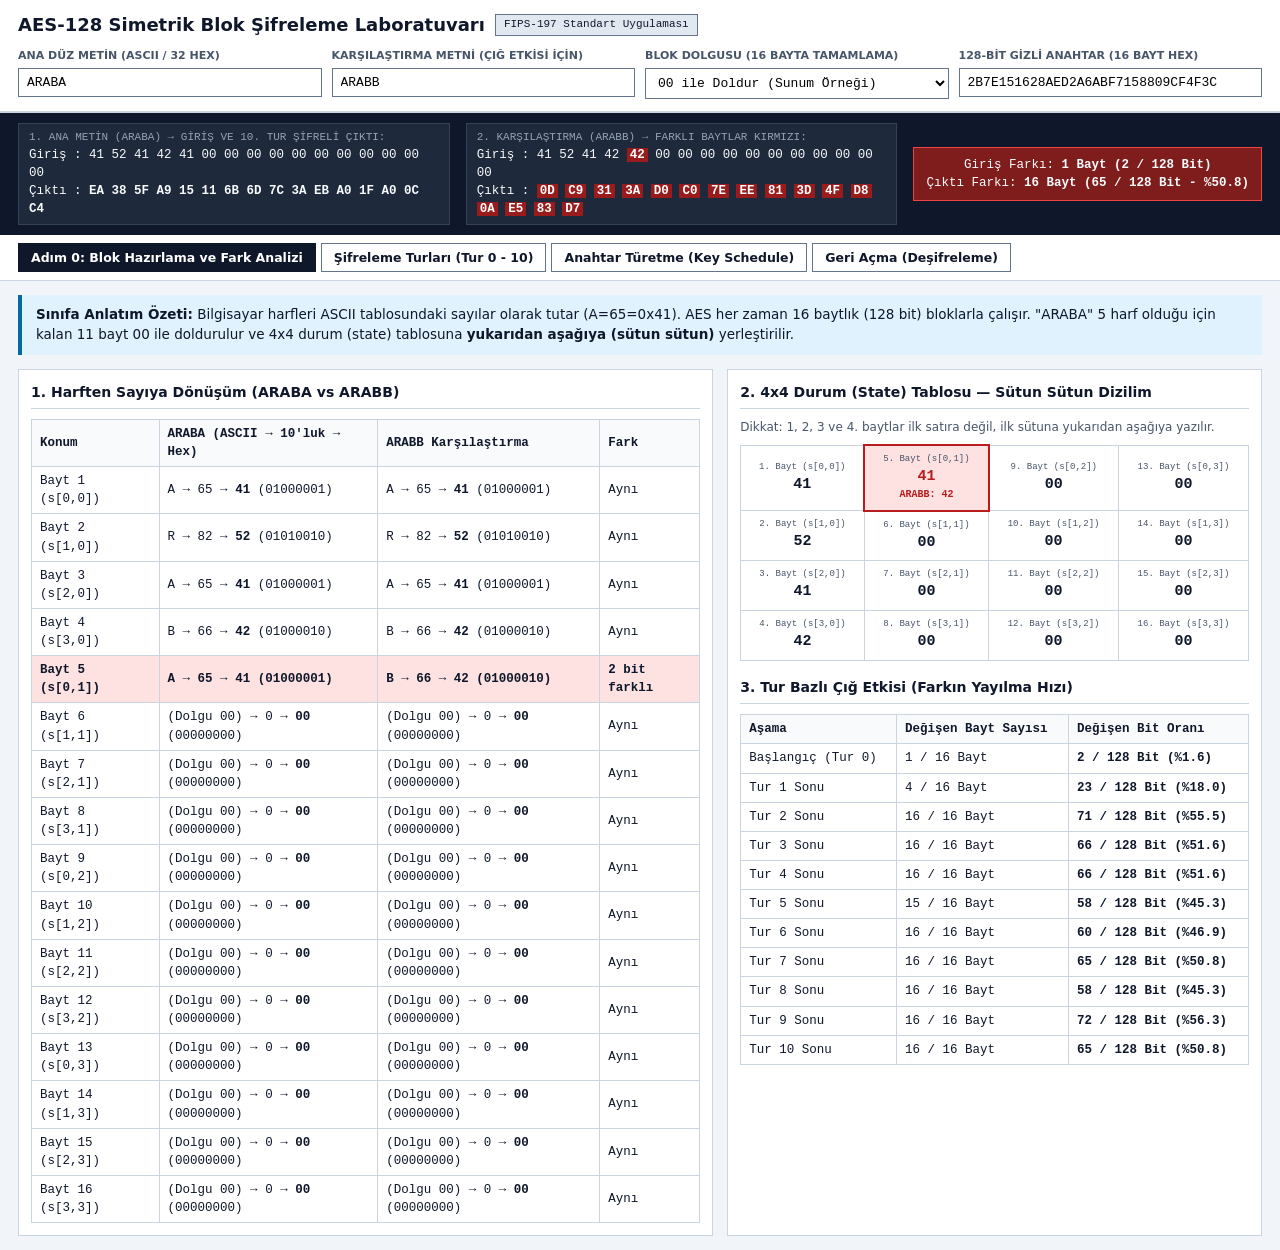
==== index.html @ 2f1db93b "feat: add interactive AES-128 board solver and live avalanche diff view" ====
<!DOCTYPE html>
<html lang="tr">
<head>
  <meta charset="UTF-8">
  <meta name="viewport" content="width=device-width, initial-scale=1.0">
  <title>AES-128 İnteraktif Kriptoloji ve Tahta Çözüm Aracı</title>
  <link rel="stylesheet" href="style.css">
</head>
<body>
  <header class="header">
    <div class="header-title">
      <h1>AES-128 Simetrik Blok Şifreleme Laboratuvarı</h1>
      <span class="tag">FIPS-197 Standart Uygulaması</span>
    </div>

    <div class="control-grid">
      <div class="field">
        <label for="pt1-input">Ana Düz Metin (ASCII / 32 Hex)</label>
        <input type="text" id="pt1-input" value="ARABA" spellcheck="false">
      </div>
      <div class="field">
        <label for="pt2-input">Karşılaştırma Metni (Çığ Etkisi İçin)</label>
        <input type="text" id="pt2-input" value="ARABB" spellcheck="false">
      </div>
      <div class="field">
        <label for="pad-select">Blok Dolgusu (16 Bayta Tamamlama)</label>
        <select id="pad-select">
          <option value="zero" selected>00 ile Doldur (Sunum Örneği)</option>
          <option value="pkcs7">PKCS#7 Standart Dolgu</option>
        </select>
      </div>
      <div class="field key-field">
        <label for="key-input">128-Bit Gizli Anahtar (16 Bayt Hex)</label>
        <input type="text" id="key-input" value="2B7E151628AED2A6ABF7158809CF4F3C" spellcheck="false">
      </div>
    </div>
  </header>

  <!-- Anlık Fark ve Özet Şeridi -->
  <section class="diff-banner" id="diff-banner"></section>

  <!-- Ana Navigasyon -->
  <nav class="nav-bar">
    <div class="tabs">
      <button type="button" class="tab-btn active" data-tab="prep">Adım 0: Blok Hazırlama ve Fark Analizi</button>
      <button type="button" class="tab-btn" data-tab="enc">Şifreleme Turları (Tur 0 - 10)</button>
      <button type="button" class="tab-btn" data-tab="key">Anahtar Türetme (Key Schedule)</button>
      <button type="button" class="tab-btn" data-tab="dec">Geri Açma (Deşifreleme)</button>
    </div>

    <div class="round-controls" id="round-controls">
      <label class="diff-toggle">
        <input type="checkbox" id="show-diff-chk" checked>
        <span>Karşılaştırma Metni (<strong id="diff-label-name">ARABB</strong>) Farklarını Matriste İşaretle</span>
      </label>
      <div class="round-buttons" id="round-buttons"></div>
    </div>
  </nav>

  <main class="container">
    <!-- SEKME 1: ADIM 0 HAZIRLIK VE AÇIKLAYICI FARK -->
    <section id="tab-prep" class="tab-panel active">
      <div class="guide-box">
        <strong>Sınıfa Anlatım Özeti:</strong> Bilgisayar harfleri ASCII tablosundaki sayılar olarak tutar (A=65=0x41). AES her zaman 16 baytlık (128 bit) bloklarla çalışır. "ARABA" 5 harf olduğu için kalan 11 bayt 00 ile doldurulur ve 4x4 durum (state) tablosuna <strong>yukarıdan aşağıya (sütun sütun)</strong> yerleştirilir.
      </div>
      <div class="two-col" id="prep-content"></div>
    </section>

    <!-- SEKME 2 & 4: ŞİFRELEME VE DEŞİFRELEME TURLARI -->
    <section id="tab-rounds" class="tab-panel">
      <div class="guide-box" id="round-guide"></div>
      <div class="matrices-grid" id="matrices-grid"></div>

      <div class="bottom-split">
        <div class="card">
          <div class="card-head">
            <h2 id="insp-title">Tahta Çözüm Denetçisi (Hücre Matematiği)</h2>
            <span class="coord-badge" id="insp-coord"></span>
          </div>
          <div id="insp-content"></div>
        </div>

        <div class="card">
          <div class="card-head">
            <h2 id="sbox-title">S-Box / InvS-Box Arama Tablosu (16x16)</h2>
            <span class="muted-note">İlk hane satır, ikinci hane sütun</span>
          </div>
          <div id="sbox-grid"></div>
        </div>
      </div>
    </section>

    <!-- SEKME 3: ANAHTAR GENİŞLETME -->
    <section id="tab-key" class="tab-panel">
      <div class="guide-box">
        <strong>Anahtar Türetme (Key Expansion) Mantığı:</strong> Elimizdeki tek 16 baytlık anahtardan 11 tur için (Başlangıç + 10 Tur) toplam 44 adet 4 baytlık sütun (W[0]..W[43]) üretilir. 4'ün katı olan sütunlarda (W[4], W[8]...) bir önceki sütun yukarı kaydırılır (RotWord), S-Box'tan geçirilir (SubWord) ve tur sabiti (Rcon) ile XOR'lanır.
      </div>
      <div class="bottom-split">
        <div class="card">
          <div class="card-head">
            <h2>11 Tur Anahtarı (Türetme hesabını görmek için W[i] sütununa tıklayın)</h2>
          </div>
          <div id="key-schedule-table"></div>
        </div>
        <div class="card">
          <div class="card-head">
            <h2 id="key-insp-title">Seçili Kelime (Word) Hesabı</h2>
          </div>
          <div id="key-insp-content"></div>
        </div>
      </div>
    </section>
  </main>

  <script src="app.js"></script>
</body>
</html>
---- style.css ----
* {
  box-sizing: border-box;
  margin: 0;
  padding: 0;
}

:root {
  --bg: #f1f5f9;
  --panel: #ffffff;
  --border: #cbd5e1;
  --border-strong: #64748b;
  --text: #0f172a;
  --muted: #475569;
  --primary: #0369a1;
  --primary-light: #e0f2fe;
  --diff: #b91c1c;
  --diff-light: #fee2e2;
  --ok: #15803d;
  --ok-light: #dcfce7;
  --mono: "JetBrains Mono", "Consolas", "Courier New", monospace;
  --sans: system-ui, -apple-system, "Segoe UI", Roboto, sans-serif;
}

body {
  font-family: var(--sans);
  background: var(--bg);
  color: var(--text);
  font-size: 14px;
  line-height: 1.45;
}

/* Üst Alan */
.header {
  background: var(--panel);
  border-bottom: 2px solid var(--border);
  padding: 12px 18px;
}

.header-title {
  display: flex;
  align-items: center;
  gap: 10px;
  margin-bottom: 10px;
}

.header-title h1 {
  font-size: 18px;
  font-weight: 700;
}

.tag {
  font-family: var(--mono);
  font-size: 11px;
  background: #e2e8f0;
  padding: 2px 8px;
  border: 1px solid var(--border-strong);
}

.control-grid {
  display: grid;
  grid-template-columns: repeat(auto-fit, minmax(200px, 1fr));
  gap: 10px;
}

.field {
  display: flex;
  flex-direction: column;
  gap: 4px;
}

.field label {
  font-size: 11px;
  font-weight: 700;
  color: var(--muted);
  text-transform: uppercase;
}

.field input, .field select {
  font-family: var(--mono);
  font-size: 13px;
  padding: 6px 8px;
  border: 1px solid var(--border-strong);
  background: #fff;
}

/* Canlı Karşılaştırma Şeridi */
.diff-banner {
  background: #0f172a;
  color: #f8fafc;
  padding: 10px 18px;
  font-family: var(--mono);
  font-size: 12.5px;
  display: grid;
  grid-template-columns: 1fr 1fr auto;
  gap: 16px;
  align-items: center;
}

@media (max-width: 1024px) {
  .diff-banner { grid-template-columns: 1fr; }
}

.banner-box {
  background: #1e293b;
  border: 1px solid #334155;
  padding: 6px 10px;
}

.banner-label {
  color: #94a3b8;
  font-size: 11px;
  display: block;
}

.hl-diff {
  background: #991b1b;
  color: #fff;
  padding: 0 3px;
  font-weight: 700;
}

.aval-stat {
  background: #7f1d1d;
  border: 1px solid #ef4444;
  padding: 8px 12px;
  text-align: center;
}

/* Sekme ve Tur Çubuğu */
.nav-bar {
  background: var(--panel);
  border-bottom: 1px solid var(--border);
  padding: 8px 18px;
  display: flex;
  flex-direction: column;
  gap: 8px;
}

.tabs, .round-buttons {
  display: flex;
  flex-wrap: wrap;
  gap: 5px;
}

.round-controls {
  display: none;
  justify-content: space-between;
  align-items: center;
  flex-wrap: wrap;
  gap: 10px;
  padding-top: 6px;
  border-top: 1px dashed var(--border);
}

.round-controls.visible {
  display: flex;
}

.diff-toggle {
  display: flex;
  align-items: center;
  gap: 6px;
  font-size: 13px;
  cursor: pointer;
  background: var(--diff-light);
  color: var(--diff);
  padding: 4px 10px;
  border: 1px solid #f87171;
}

button {
  font-family: var(--sans);
  font-size: 12.5px;
  font-weight: 600;
  padding: 6px 12px;
  border: 1px solid var(--border-strong);
  background: var(--panel);
  color: var(--text);
  cursor: pointer;
}

button:hover {
  background: #e2e8f0;
}

button.active {
  background: var(--text);
  color: #fff;
  border-color: var(--text);
}

/* Ana İçerik ve Rehber Kutusu */
.container {
  padding: 14px 18px;
}

.tab-panel {
  display: none;
}

.tab-panel.active {
  display: block;
}

.guide-box {
  background: var(--primary-light);
  border-left: 4px solid var(--primary);
  padding: 10px 14px;
  margin-bottom: 14px;
  font-size: 13.5px;
}

.two-col, .bottom-split {
  display: grid;
  grid-template-columns: 1.3fr 1fr;
  gap: 14px;
}

@media (max-width: 1100px) {
  .two-col, .bottom-split { grid-template-columns: 1fr; }
}

.card {
  background: var(--panel);
  border: 1px solid var(--border);
  padding: 12px;
}

.card-head {
  display: flex;
  justify-content: space-between;
  align-items: center;
  border-bottom: 1px solid var(--border);
  padding-bottom: 6px;
  margin-bottom: 10px;
}

.card-head h2 {
  font-size: 14px;
}

.coord-badge {
  font-family: var(--mono);
  font-size: 12px;
  background: var(--primary-light);
  color: var(--primary);
  padding: 2px 8px;
  border: 1px solid #7dd3fc;
}

/* 4x4 Durum Matrisleri */
.matrices-grid {
  display: grid;
  grid-template-columns: repeat(auto-fit, minmax(220px, 1fr));
  gap: 12px;
  margin-bottom: 14px;
}

.matrix-card {
  background: var(--panel);
  border: 1px solid var(--border);
  padding: 10px;
}

.matrix-card h3 {
  font-size: 13px;
  margin-bottom: 2px;
}

.matrix-card .step-desc {
  font-size: 11.5px;
  color: var(--muted);
  margin-bottom: 8px;
  min-height: 32px;
}

.state-table {
  width: 100%;
  border-collapse: collapse;
  font-family: var(--mono);
}

.state-table td {
  border: 1px solid var(--border);
  text-align: center;
  padding: 7px 4px;
  font-size: 15px;
  font-weight: 700;
  cursor: pointer;
}

.state-table td:hover {
  background: var(--primary-light);
}

.state-table td.selected {
  background: var(--primary);
  color: #fff;
}

.state-table td.diff-cell {
  border: 2px solid var(--diff);
  background: var(--diff-light);
  color: var(--diff);
}

.state-table td.selected.diff-cell {
  background: var(--diff);
  color: #fff;
}

.cell-meta {
  display: block;
  font-size: 9px;
  font-weight: 400;
  color: var(--muted);
}

.state-table td.selected .cell-meta,
.state-table td.selected .diff-sub {
  color: #e2e8f0;
}

.diff-sub {
  display: block;
  font-size: 10px;
  font-weight: 600;
  color: var(--diff);
}

/* Tablolar */
.data-table {
  width: 100%;
  border-collapse: collapse;
  font-family: var(--mono);
  font-size: 12.5px;
  margin-top: 6px;
}

.data-table th, .data-table td {
  border: 1px solid var(--border);
  padding: 5px 8px;
  text-align: left;
}

.data-table th {
  background: #f8fafc;
}

.formula-box {
  background: #f8fafc;
  border: 1px solid var(--border);
  padding: 8px 10px;
  margin-bottom: 8px;
  font-family: var(--mono);
  font-size: 12.5px;
}

/* S-Box */
.sbox-table {
  width: 100%;
  border-collapse: collapse;
  font-family: var(--mono);
  font-size: 11px;
}

.sbox-table th, .sbox-table td {
  border: 1px solid var(--border);
  text-align: center;
  padding: 3px 1px;
}

.sbox-table th { background: #e2e8f0; }
.sbox-table td.rc-hl { background: var(--primary-light); }
.sbox-table td.hit { background: var(--diff); color: #fff; font-weight: 700; }

.w-btn {
  width: 100%;
  font-family: var(--mono);
  font-size: 11.5px;
  padding: 4px;
}
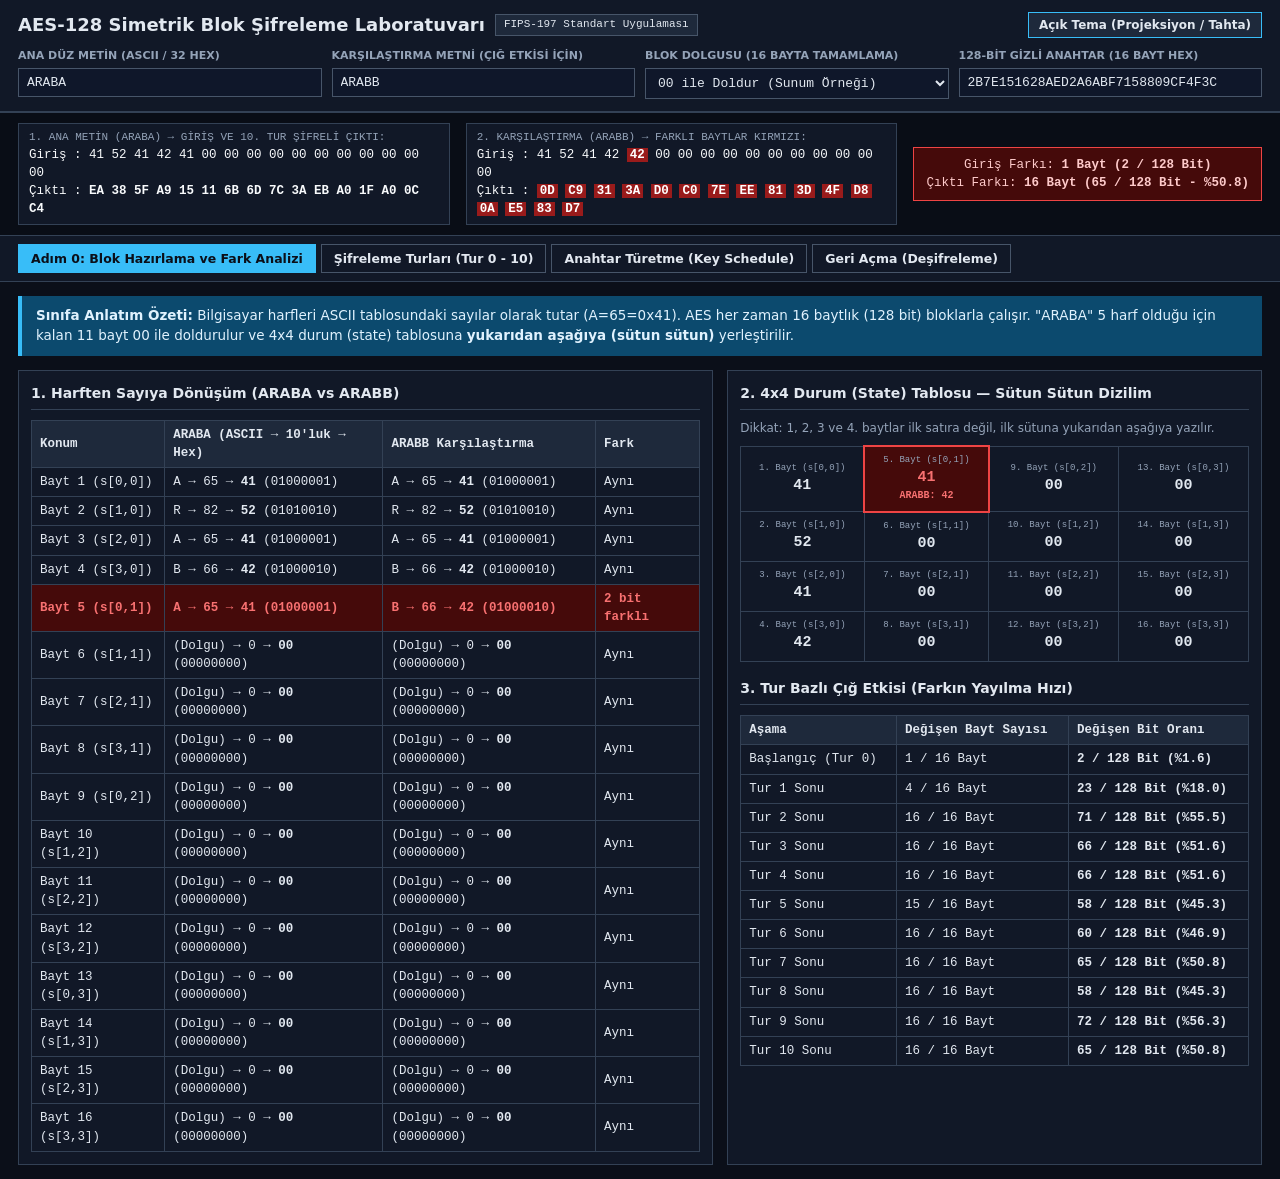
==== commit 533dfd74: "feat: add dark mode support and project documentation" ====
--- a/index.html
+++ b/index.html
@@ -1,5 +1,5 @@
 <!DOCTYPE html>
-<html lang="tr">
+<html lang="tr" data-theme="dark">
 <head>
   <meta charset="UTF-8">
   <meta name="viewport" content="width=device-width, initial-scale=1.0">
@@ -8,9 +8,12 @@
 </head>
 <body>
   <header class="header">
-    <div class="header-title">
-      <h1>AES-128 Simetrik Blok Şifreleme Laboratuvarı</h1>
-      <span class="tag">FIPS-197 Standart Uygulaması</span>
+    <div class="header-top">
+      <div class="header-title">
+        <h1>AES-128 Simetrik Blok Şifreleme Laboratuvarı</h1>
+        <span class="tag">FIPS-197 Standart Uygulaması</span>
+      </div>
+      <button type="button" id="theme-btn" class="theme-btn">Açık Tema (Projeksiyon / Tahta)</button>
     </div>
 
     <div class="control-grid">
@@ -36,10 +39,8 @@
     </div>
   </header>
 
-  <!-- Anlık Fark ve Özet Şeridi -->
   <section class="diff-banner" id="diff-banner"></section>
 
-  <!-- Ana Navigasyon -->
   <nav class="nav-bar">
     <div class="tabs">
       <button type="button" class="tab-btn active" data-tab="prep">Adım 0: Blok Hazırlama ve Fark Analizi</button>
@@ -58,7 +59,7 @@
   </nav>
 
   <main class="container">
-    <!-- SEKME 1: ADIM 0 HAZIRLIK VE AÇIKLAYICI FARK -->
+    <!-- SEKME 1: ADIM 0 HAZIRLIK -->
     <section id="tab-prep" class="tab-panel active">
       <div class="guide-box">
         <strong>Sınıfa Anlatım Özeti:</strong> Bilgisayar harfleri ASCII tablosundaki sayılar olarak tutar (A=65=0x41). AES her zaman 16 baytlık (128 bit) bloklarla çalışır. "ARABA" 5 harf olduğu için kalan 11 bayt 00 ile doldurulur ve 4x4 durum (state) tablosuna <strong>yukarıdan aşağıya (sütun sütun)</strong> yerleştirilir.
--- a/style.css
+++ b/style.css
@@ -4,21 +4,49 @@
   padding: 0;
 }
 
-:root {
+/* Varsayılan Koyu Tema (PC Ekranı İçin Göz Yormayan Palet) */
+:root,
+[data-theme="dark"] {
+  --bg: #0b0f19;
+  --panel: #111827;
+  --surface-alt: #1e293b;
+  --input-bg: #0f172a;
+  --hover-bg: #1f2937;
+  --border: #334155;
+  --border-strong: #475569;
+  --text: #e2e8f0;
+  --muted: #94a3b8;
+  --primary: #38bdf8;
+  --primary-bg: #0c4a6e;
+  --primary-text: #e0f2fe;
+  --diff: #f87171;
+  --diff-bg: #450a0a;
+  --diff-border: #ef4444;
+  --banner-bg: #090d16;
+  --banner-box: #111827;
+  --mono: "JetBrains Mono", "Consolas", "Courier New", monospace;
+  --sans: system-ui, -apple-system, "Segoe UI", Roboto, sans-serif;
+}
+
+/* Açık Tema (Sınıf Projeksiyonu / Akıllı Tahta İçin Yüksek Kontrast) */
+[data-theme="light"] {
   --bg: #f1f5f9;
   --panel: #ffffff;
+  --surface-alt: #f8fafc;
+  --input-bg: #ffffff;
+  --hover-bg: #e2e8f0;
   --border: #cbd5e1;
   --border-strong: #64748b;
   --text: #0f172a;
   --muted: #475569;
   --primary: #0369a1;
-  --primary-light: #e0f2fe;
+  --primary-bg: #e0f2fe;
+  --primary-text: #0369a1;
   --diff: #b91c1c;
-  --diff-light: #fee2e2;
-  --ok: #15803d;
-  --ok-light: #dcfce7;
-  --mono: "JetBrains Mono", "Consolas", "Courier New", monospace;
-  --sans: system-ui, -apple-system, "Segoe UI", Roboto, sans-serif;
+  --diff-bg: #fee2e2;
+  --diff-border: #dc2626;
+  --banner-bg: #0f172a;
+  --banner-box: #1e293b;
 }
 
 body {
@@ -36,13 +64,21 @@
   padding: 12px 18px;
 }
 
-.header-title {
-  display: flex;
-  align-items: center;
+.header-top {
+  display: flex;
+  justify-content: space-between;
+  align-items: center;
+  flex-wrap: wrap;
   gap: 10px;
   margin-bottom: 10px;
 }
 
+.header-title {
+  display: flex;
+  align-items: center;
+  gap: 10px;
+}
+
 .header-title h1 {
   font-size: 18px;
   font-weight: 700;
@@ -51,9 +87,18 @@
 .tag {
   font-family: var(--mono);
   font-size: 11px;
-  background: #e2e8f0;
+  background: var(--surface-alt);
+  color: var(--text);
   padding: 2px 8px;
   border: 1px solid var(--border-strong);
+}
+
+.theme-btn {
+  background: var(--surface-alt);
+  color: var(--text);
+  border: 1px solid var(--primary);
+  font-size: 12px;
+  padding: 5px 10px;
 }
 
 .control-grid {
@@ -75,18 +120,26 @@
   text-transform: uppercase;
 }
 
-.field input, .field select {
+.field input,
+.field select {
   font-family: var(--mono);
   font-size: 13px;
   padding: 6px 8px;
   border: 1px solid var(--border-strong);
-  background: #fff;
+  background: var(--input-bg);
+  color: var(--text);
+}
+
+.field input:focus,
+.field select:focus {
+  outline: 1px solid var(--primary);
 }
 
 /* Canlı Karşılaştırma Şeridi */
 .diff-banner {
-  background: #0f172a;
+  background: var(--banner-bg);
   color: #f8fafc;
+  border-bottom: 1px solid var(--border);
   padding: 10px 18px;
   font-family: var(--mono);
   font-size: 12.5px;
@@ -97,11 +150,13 @@
 }
 
 @media (max-width: 1024px) {
-  .diff-banner { grid-template-columns: 1fr; }
+  .diff-banner {
+    grid-template-columns: 1fr;
+  }
 }
 
 .banner-box {
-  background: #1e293b;
+  background: var(--banner-box);
   border: 1px solid #334155;
   padding: 6px 10px;
 }
@@ -114,14 +169,15 @@
 
 .hl-diff {
   background: #991b1b;
-  color: #fff;
+  color: #ffffff;
   padding: 0 3px;
   font-weight: 700;
 }
 
 .aval-stat {
-  background: #7f1d1d;
+  background: #450a0a;
   border: 1px solid #ef4444;
+  color: #fecaca;
   padding: 8px 12px;
   text-align: center;
 }
@@ -136,7 +192,8 @@
   gap: 8px;
 }
 
-.tabs, .round-buttons {
+.tabs,
+.round-buttons {
   display: flex;
   flex-wrap: wrap;
   gap: 5px;
@@ -162,10 +219,10 @@
   gap: 6px;
   font-size: 13px;
   cursor: pointer;
-  background: var(--diff-light);
+  background: var(--diff-bg);
   color: var(--diff);
   padding: 4px 10px;
-  border: 1px solid #f87171;
+  border: 1px solid var(--diff-border);
 }
 
 button {
@@ -180,12 +237,18 @@
 }
 
 button:hover {
-  background: #e2e8f0;
+  background: var(--hover-bg);
 }
 
 button.active {
+  background: var(--primary);
+  color: #0b0f19;
+  border-color: var(--primary);
+}
+
+[data-theme="light"] button.active {
   background: var(--text);
-  color: #fff;
+  color: #ffffff;
   border-color: var(--text);
 }
 
@@ -203,21 +266,26 @@
 }
 
 .guide-box {
-  background: var(--primary-light);
+  background: var(--primary-bg);
+  color: var(--primary-text);
   border-left: 4px solid var(--primary);
   padding: 10px 14px;
   margin-bottom: 14px;
   font-size: 13.5px;
 }
 
-.two-col, .bottom-split {
+.two-col,
+.bottom-split {
   display: grid;
   grid-template-columns: 1.3fr 1fr;
   gap: 14px;
 }
 
 @media (max-width: 1100px) {
-  .two-col, .bottom-split { grid-template-columns: 1fr; }
+  .two-col,
+  .bottom-split {
+    grid-template-columns: 1fr;
+  }
 }
 
 .card {
@@ -239,13 +307,19 @@
   font-size: 14px;
 }
 
+.muted-note {
+  font-size: 12px;
+  color: var(--muted);
+  margin-bottom: 8px;
+}
+
 .coord-badge {
   font-family: var(--mono);
   font-size: 12px;
-  background: var(--primary-light);
-  color: var(--primary);
+  background: var(--primary-bg);
+  color: var(--primary-text);
   padding: 2px 8px;
-  border: 1px solid #7dd3fc;
+  border: 1px solid var(--primary);
 }
 
 /* 4x4 Durum Matrisleri */
@@ -290,23 +364,27 @@
 }
 
 .state-table td:hover {
-  background: var(--primary-light);
+  background: var(--hover-bg);
 }
 
 .state-table td.selected {
   background: var(--primary);
-  color: #fff;
+  color: #0b0f19;
+}
+
+[data-theme="light"] .state-table td.selected {
+  color: #ffffff;
 }
 
 .state-table td.diff-cell {
-  border: 2px solid var(--diff);
-  background: var(--diff-light);
+  border: 2px solid var(--diff-border);
+  background: var(--diff-bg);
   color: var(--diff);
 }
 
 .state-table td.selected.diff-cell {
-  background: var(--diff);
-  color: #fff;
+  background: var(--diff-border);
+  color: #ffffff;
 }
 
 .cell-meta {
@@ -318,7 +396,8 @@
 
 .state-table td.selected .cell-meta,
 .state-table td.selected .diff-sub {
-  color: #e2e8f0;
+  color: inherit;
+  opacity: 0.85;
 }
 
 .diff-sub {
@@ -328,7 +407,7 @@
   color: var(--diff);
 }
 
-/* Tablolar */
+/* Veri Tabloları */
 .data-table {
   width: 100%;
   border-collapse: collapse;
@@ -337,18 +416,26 @@
   margin-top: 6px;
 }
 
-.data-table th, .data-table td {
+.data-table th,
+.data-table td {
   border: 1px solid var(--border);
   padding: 5px 8px;
   text-align: left;
 }
 
 .data-table th {
-  background: #f8fafc;
+  background: var(--surface-alt);
+  color: var(--text);
+}
+
+.diff-row {
+  background: var(--diff-bg);
+  color: var(--diff);
+  font-weight: 700;
 }
 
 .formula-box {
-  background: #f8fafc;
+  background: var(--surface-alt);
   border: 1px solid var(--border);
   padding: 8px 10px;
   margin-bottom: 8px;
@@ -364,15 +451,27 @@
   font-size: 11px;
 }
 
-.sbox-table th, .sbox-table td {
+.sbox-table th,
+.sbox-table td {
   border: 1px solid var(--border);
   text-align: center;
   padding: 3px 1px;
 }
 
-.sbox-table th { background: #e2e8f0; }
-.sbox-table td.rc-hl { background: var(--primary-light); }
-.sbox-table td.hit { background: var(--diff); color: #fff; font-weight: 700; }
+.sbox-table th {
+  background: var(--surface-alt);
+}
+
+.sbox-table td.rc-hl {
+  background: var(--primary-bg);
+  color: var(--primary-text);
+}
+
+.sbox-table td.hit {
+  background: var(--diff-border);
+  color: #ffffff;
+  font-weight: 700;
+}
 
 .w-btn {
   width: 100%;
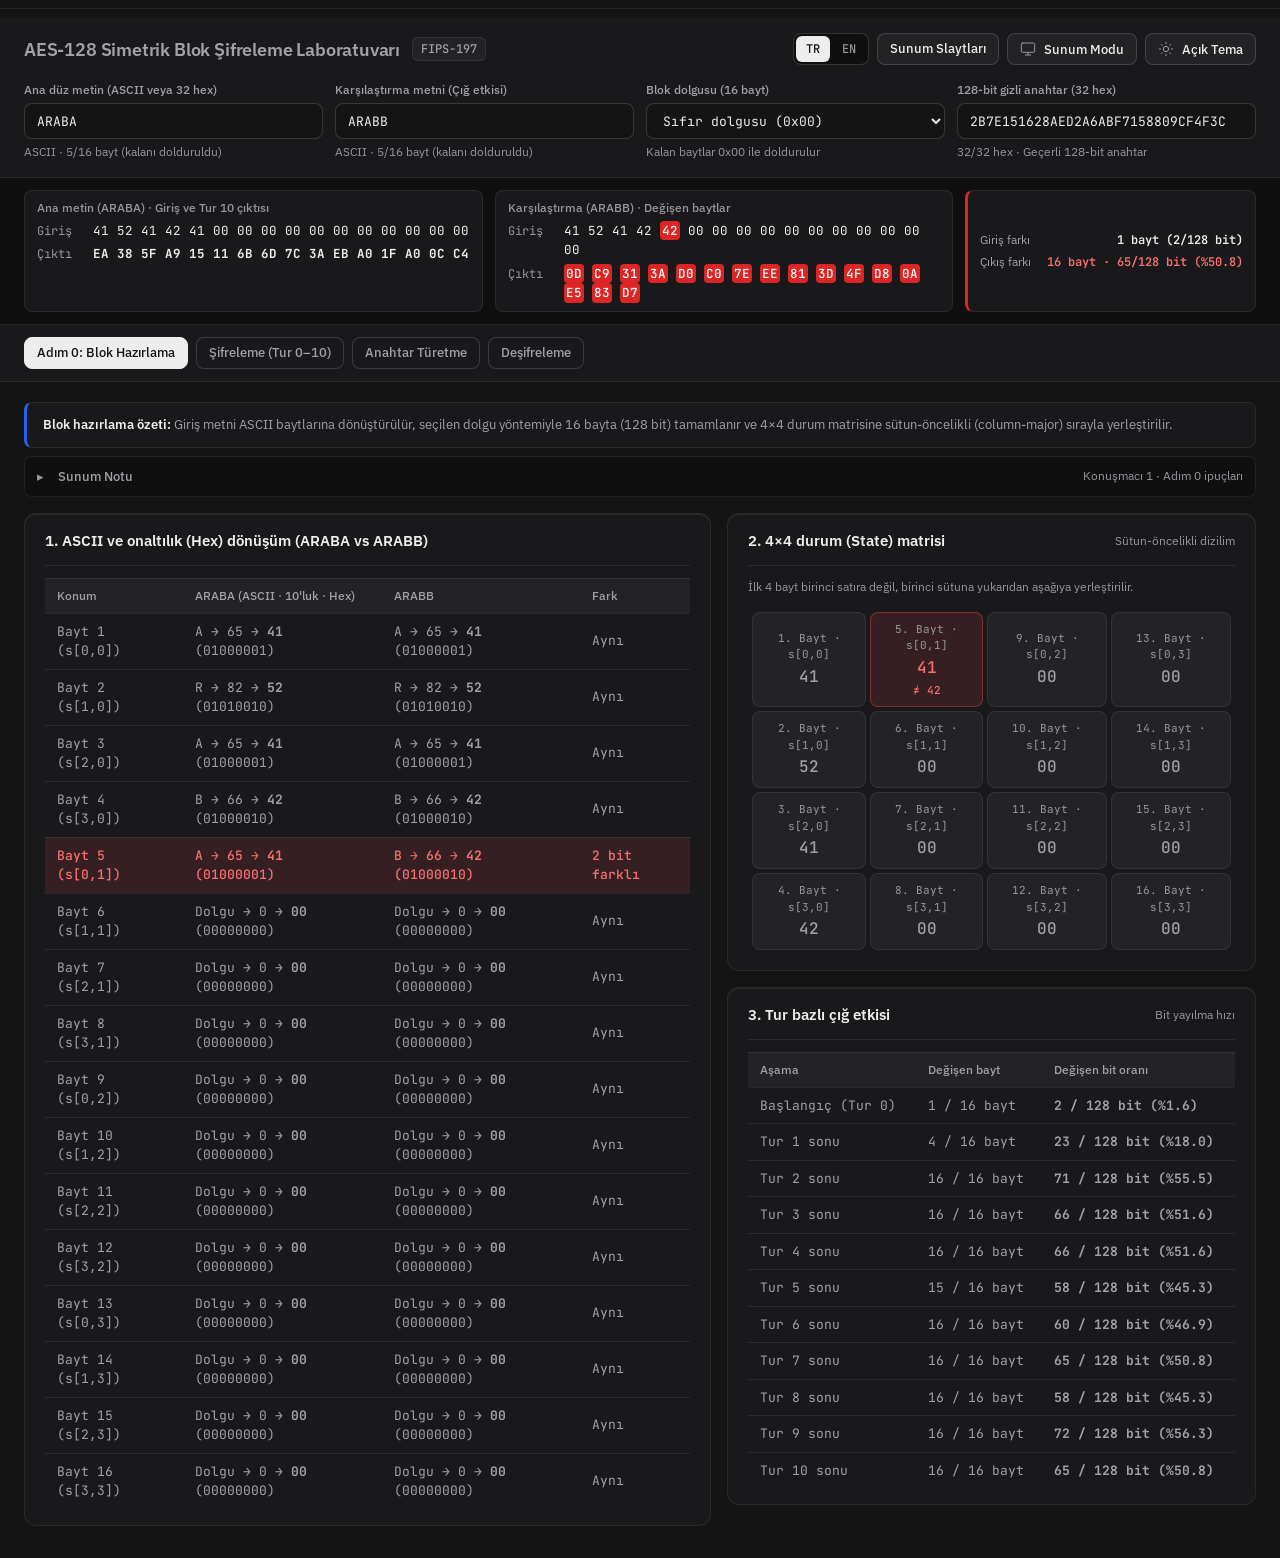
==== commit 2700ff0a: "feat: polish UI/UX, add TR/EN support, presentation slides, and educational README" ====
--- a/index.html
+++ b/index.html
@@ -3,109 +3,160 @@
 <head>
   <meta charset="UTF-8">
   <meta name="viewport" content="width=device-width, initial-scale=1.0">
-  <title>AES-128 İnteraktif Kriptoloji ve Tahta Çözüm Aracı</title>
+  <title>AES-128 İnteraktif Kriptoloji Laboratuvarı</title>
+  <link rel="preconnect" href="https://fonts.googleapis.com">
+  <link rel="preconnect" href="https://fonts.gstatic.com" crossorigin>
+  <link href="https://fonts.googleapis.com/css2?family=IBM+Plex+Sans:wght@400;500;600&family=JetBrains+Mono:wght@400;500;600&display=swap" rel="stylesheet">
   <link rel="stylesheet" href="style.css">
 </head>
 <body>
+  <a href="#main-content" class="skip-link" id="skip-link">İçeriğe atla</a>
+
   <header class="header">
     <div class="header-top">
       <div class="header-title">
-        <h1>AES-128 Simetrik Blok Şifreleme Laboratuvarı</h1>
-        <span class="tag">FIPS-197 Standart Uygulaması</span>
+        <h1 id="app-title">AES-128 Simetrik Blok Şifreleme Laboratuvarı</h1>
+        <span class="tag">FIPS-197</span>
       </div>
-      <button type="button" id="theme-btn" class="theme-btn">Açık Tema (Projeksiyon / Tahta)</button>
+      <div class="header-actions">
+        <div class="lang-switch" role="group" aria-label="Dil / Language">
+          <button type="button" class="lang-btn active" data-lang="tr" aria-pressed="true">TR</button>
+          <button type="button" class="lang-btn" data-lang="en" aria-pressed="false">EN</button>
+        </div>
+        <a href="sunum.html" id="slides-link" class="header-link">Sunum Slaytları</a>
+        <button type="button" id="present-btn" class="header-btn" aria-pressed="false">
+          <svg class="icon" viewBox="0 0 24 24" fill="none" stroke="currentColor" stroke-width="1.5" stroke-linecap="round" stroke-linejoin="round" aria-hidden="true"><rect x="2" y="3" width="20" height="14" rx="2"/><path d="M8 21h8"/><path d="M12 17v4"/></svg>
+          <span id="present-btn-label">Sunum Modu</span>
+        </button>
+        <button type="button" id="theme-btn" class="header-btn" aria-pressed="false">
+          <svg class="icon" viewBox="0 0 24 24" fill="none" stroke="currentColor" stroke-width="1.5" stroke-linecap="round" stroke-linejoin="round" aria-hidden="true"><circle cx="12" cy="12" r="4"/><path d="M12 2v2"/><path d="M12 20v2"/><path d="m4.93 4.93 1.41 1.41"/><path d="m17.66 17.66 1.41 1.41"/><path d="M2 12h2"/><path d="M20 12h2"/><path d="m6.34 17.66-1.41 1.41"/><path d="m19.07 4.93-1.41 1.41"/></svg>
+          <span id="theme-btn-label">Açık Tema</span>
+        </button>
+      </div>
     </div>
 
     <div class="control-grid">
       <div class="field">
-        <label for="pt1-input">Ana Düz Metin (ASCII / 32 Hex)</label>
-        <input type="text" id="pt1-input" value="ARABA" spellcheck="false">
+        <label for="pt1-input" id="lbl-pt1">Ana düz metin (ASCII veya 32 hex)</label>
+        <input type="text" id="pt1-input" value="ARABA" spellcheck="false" aria-describedby="pt1-hint">
+        <span class="field-hint" id="pt1-hint" aria-live="polite"></span>
       </div>
       <div class="field">
-        <label for="pt2-input">Karşılaştırma Metni (Çığ Etkisi İçin)</label>
-        <input type="text" id="pt2-input" value="ARABB" spellcheck="false">
+        <label for="pt2-input" id="lbl-pt2">Karşılaştırma metni (Çığ etkisi)</label>
+        <input type="text" id="pt2-input" value="ARABB" spellcheck="false" aria-describedby="pt2-hint">
+        <span class="field-hint" id="pt2-hint" aria-live="polite"></span>
       </div>
       <div class="field">
-        <label for="pad-select">Blok Dolgusu (16 Bayta Tamamlama)</label>
-        <select id="pad-select">
-          <option value="zero" selected>00 ile Doldur (Sunum Örneği)</option>
-          <option value="pkcs7">PKCS#7 Standart Dolgu</option>
+        <label for="pad-select" id="lbl-pad">Blok dolgusu (16 bayt)</label>
+        <select id="pad-select" aria-describedby="pad-hint">
+          <option value="zero" id="opt-pad-zero" selected>Sıfır dolgusu (0x00)</option>
+          <option value="pkcs7" id="opt-pad-pkcs7">PKCS#7 standart dolgusu</option>
         </select>
+        <span class="field-hint" id="pad-hint"></span>
       </div>
       <div class="field key-field">
-        <label for="key-input">128-Bit Gizli Anahtar (16 Bayt Hex)</label>
-        <input type="text" id="key-input" value="2B7E151628AED2A6ABF7158809CF4F3C" spellcheck="false">
+        <label for="key-input" id="lbl-key">128-bit gizli anahtar (32 hex)</label>
+        <input type="text" id="key-input" value="2B7E151628AED2A6ABF7158809CF4F3C" spellcheck="false" aria-describedby="key-hint">
+        <span class="field-hint" id="key-hint" aria-live="polite"></span>
       </div>
     </div>
   </header>
 
-  <section class="diff-banner" id="diff-banner"></section>
+  <section class="diff-banner" id="diff-banner" aria-live="polite"></section>
 
-  <nav class="nav-bar">
-    <div class="tabs">
-      <button type="button" class="tab-btn active" data-tab="prep">Adım 0: Blok Hazırlama ve Fark Analizi</button>
-      <button type="button" class="tab-btn" data-tab="enc">Şifreleme Turları (Tur 0 - 10)</button>
-      <button type="button" class="tab-btn" data-tab="key">Anahtar Türetme (Key Schedule)</button>
-      <button type="button" class="tab-btn" data-tab="dec">Geri Açma (Deşifreleme)</button>
+  <nav class="nav-bar" aria-label="Çalışma sekmeleri ve tur seçimi" id="main-nav">
+    <div class="nav-top-row">
+      <div class="tabs" role="tablist" id="main-tablist">
+        <button type="button" class="tab-btn active" id="tab-btn-prep" data-tab="prep" role="tab" aria-selected="true" aria-controls="tab-prep">Adım 0: Blok Hazırlama</button>
+        <button type="button" class="tab-btn" id="tab-btn-enc" data-tab="enc" role="tab" aria-selected="false" aria-controls="tab-rounds">Şifreleme (Tur 0–10)</button>
+        <button type="button" class="tab-btn" id="tab-btn-key" data-tab="key" role="tab" aria-selected="false" aria-controls="tab-key">Anahtar Türetme</button>
+        <button type="button" class="tab-btn" id="tab-btn-dec" data-tab="dec" role="tab" aria-selected="false" aria-controls="tab-rounds">Deşifreleme</button>
+      </div>
+
+      <div class="present-bar" id="present-bar" aria-label="Sunum kısayolları">
+        <span class="keycap-hint"><kbd>1</kbd>–<kbd>4</kbd> <span id="kh-tabs">Sekme</span></span>
+        <span class="keycap-hint"><kbd>←</kbd><kbd>→</kbd> <span id="kh-step">Tur / Kelime</span></span>
+        <span class="keycap-hint"><kbd>N</kbd> <span id="kh-notes">Sunum Notu</span></span>
+        <span class="keycap-hint"><kbd>T</kbd> <span id="kh-theme">Tema</span></span>
+        <button type="button" id="toggle-notes-btn" class="compact-btn">Tüm Notları Aç</button>
+      </div>
     </div>
 
     <div class="round-controls" id="round-controls">
       <label class="diff-toggle">
         <input type="checkbox" id="show-diff-chk" checked>
-        <span>Karşılaştırma Metni (<strong id="diff-label-name">ARABB</strong>) Farklarını Matriste İşaretle</span>
+        <span class="diff-dot" aria-hidden="true"></span>
+        <span id="diff-toggle-text"><strong id="diff-label-name">ARABB</strong> farklarını matriste işaretle</span>
       </label>
       <div class="round-buttons" id="round-buttons"></div>
     </div>
   </nav>
 
-  <main class="container">
-    <!-- SEKME 1: ADIM 0 HAZIRLIK -->
-    <section id="tab-prep" class="tab-panel active">
-      <div class="guide-box">
-        <strong>Sınıfa Anlatım Özeti:</strong> Bilgisayar harfleri ASCII tablosundaki sayılar olarak tutar (A=65=0x41). AES her zaman 16 baytlık (128 bit) bloklarla çalışır. "ARABA" 5 harf olduğu için kalan 11 bayt 00 ile doldurulur ve 4x4 durum (state) tablosuna <strong>yukarıdan aşağıya (sütun sütun)</strong> yerleştirilir.
+  <main class="container" id="main-content" tabindex="-1">
+    <section id="tab-prep" class="tab-panel active" role="tabpanel" aria-labelledby="tab-btn-prep">
+      <div class="guide-strip">
+        <div class="guide-box" id="prep-guide"></div>
+        <details class="presenter-note" data-note-id="prep">
+          <summary><span class="note-title">Sunum Notu</span> <span class="note-meta" id="prep-note-meta">Konuşmacı 1 · Adım 0 ipuçları</span></summary>
+          <div class="note-body" id="prep-note-body"></div>
+        </details>
       </div>
       <div class="two-col" id="prep-content"></div>
     </section>
 
-    <!-- SEKME 2 & 4: ŞİFRELEME VE DEŞİFRELEME TURLARI -->
-    <section id="tab-rounds" class="tab-panel">
-      <div class="guide-box" id="round-guide"></div>
+    <section id="tab-rounds" class="tab-panel" role="tabpanel">
+      <div class="guide-strip">
+        <div class="guide-box" id="round-guide"></div>
+        <details class="presenter-note" data-note-id="round">
+          <summary><span class="note-title">Sunum Notu</span> <span class="note-meta" id="round-note-meta">Konuşmacı 2 · Tur akışı ipuçları</span></summary>
+          <div class="note-body" id="round-note-body"></div>
+        </details>
+      </div>
+
       <div class="matrices-grid" id="matrices-grid"></div>
 
       <div class="bottom-split">
         <div class="card">
           <div class="card-head">
-            <h2 id="insp-title">Tahta Çözüm Denetçisi (Hücre Matematiği)</h2>
+            <h2 id="insp-title">Hücre Matematiği Denetçisi</h2>
             <span class="coord-badge" id="insp-coord"></span>
           </div>
           <div id="insp-content"></div>
+          <details class="presenter-note presenter-note-inline" data-note-id="insp">
+            <summary><span class="note-title">Sunum Notu</span> <span class="note-meta" id="insp-note-meta">Olası soru ve tahta kanıtı</span></summary>
+            <div class="note-body" id="insp-note-body"></div>
+          </details>
         </div>
 
         <div class="card">
           <div class="card-head">
-            <h2 id="sbox-title">S-Box / InvS-Box Arama Tablosu (16x16)</h2>
-            <span class="muted-note">İlk hane satır, ikinci hane sütun</span>
+            <h2 id="sbox-title">S-Box Arama Tablosu (16×16)</h2>
+            <span class="muted-note" id="sbox-hint">İlk nibble satır, ikinci nibble sütun</span>
           </div>
-          <div id="sbox-grid"></div>
+          <div id="sbox-grid" class="table-scroll"></div>
         </div>
       </div>
     </section>
 
-    <!-- SEKME 3: ANAHTAR GENİŞLETME -->
-    <section id="tab-key" class="tab-panel">
-      <div class="guide-box">
-        <strong>Anahtar Türetme (Key Expansion) Mantığı:</strong> Elimizdeki tek 16 baytlık anahtardan 11 tur için (Başlangıç + 10 Tur) toplam 44 adet 4 baytlık sütun (W[0]..W[43]) üretilir. 4'ün katı olan sütunlarda (W[4], W[8]...) bir önceki sütun yukarı kaydırılır (RotWord), S-Box'tan geçirilir (SubWord) ve tur sabiti (Rcon) ile XOR'lanır.
+    <section id="tab-key" class="tab-panel" role="tabpanel" aria-labelledby="tab-btn-key">
+      <div class="guide-strip">
+        <div class="guide-box" id="key-guide"></div>
+        <details class="presenter-note" data-note-id="key">
+          <summary><span class="note-title">Sunum Notu</span> <span class="note-meta" id="key-note-meta">Konuşmacı 1 · Key Schedule ipuçları</span></summary>
+          <div class="note-body" id="key-note-body"></div>
+        </details>
       </div>
       <div class="bottom-split">
         <div class="card">
           <div class="card-head">
-            <h2>11 Tur Anahtarı (Türetme hesabını görmek için W[i] sütununa tıklayın)</h2>
+            <h2 id="key-table-title">11 Tur Anahtarı (44 Kelime)</h2>
+            <span class="muted-note" id="key-table-hint">Hesabı incelemek için bir W[i] sütunu seçin</span>
           </div>
-          <div id="key-schedule-table"></div>
+          <div id="key-schedule-table" class="table-scroll"></div>
         </div>
         <div class="card">
           <div class="card-head">
-            <h2 id="key-insp-title">Seçili Kelime (Word) Hesabı</h2>
+            <h2 id="key-insp-title">Seçili Kelime Türetimi</h2>
           </div>
           <div id="key-insp-content"></div>
         </div>
@@ -115,4 +166,4 @@
 
   <script src="app.js"></script>
 </body>
-</html>+</html>
--- a/style.css
+++ b/style.css
@@ -4,49 +4,66 @@
   padding: 0;
 }
 
-/* Varsayılan Koyu Tema (PC Ekranı İçin Göz Yormayan Palet) */
+/* Graphite Dark (Masaüstü Çalışma) */
 :root,
 [data-theme="dark"] {
-  --bg: #0b0f19;
-  --panel: #111827;
-  --surface-alt: #1e293b;
-  --input-bg: #0f172a;
-  --hover-bg: #1f2937;
-  --border: #334155;
-  --border-strong: #475569;
-  --text: #e2e8f0;
-  --muted: #94a3b8;
-  --primary: #38bdf8;
-  --primary-bg: #0c4a6e;
-  --primary-text: #e0f2fe;
+  --bg: #141415;
+  --surface-deep: #0f0f10;
+  --panel: #19191b;
+  --surface-alt: #232325;
+  --input-bg: #141415;
+  --hover-bg: #2a2a2d;
+  --border: rgba(237, 237, 237, 0.08);
+  --border-strong: rgba(237, 237, 237, 0.16);
+  --text: #ededed;
+  --text-secondary: #a1a1a6;
+  --muted: #96969e;
+  --accent: #2563eb;
+  --accent-soft: rgba(59, 130, 246, 0.14);
+  --accent-border: rgba(59, 130, 246, 0.36);
+  --accent-text: #93c5fd;
+  --btn-active-bg: #ededed;
+  --btn-active-text: #141415;
   --diff: #f87171;
-  --diff-bg: #450a0a;
-  --diff-border: #ef4444;
-  --banner-bg: #090d16;
-  --banner-box: #111827;
-  --mono: "JetBrains Mono", "Consolas", "Courier New", monospace;
-  --sans: system-ui, -apple-system, "Segoe UI", Roboto, sans-serif;
-}
-
-/* Açık Tema (Sınıf Projeksiyonu / Akıllı Tahta İçin Yüksek Kontrast) */
+  --diff-bg: rgba(229, 72, 77, 0.14);
+  --diff-border: rgba(229, 72, 77, 0.42);
+  --diff-solid: #dc2626;
+  --shadow-subtle: inset 0 1px 0 rgba(255, 255, 255, 0.06);
+  --ease: cubic-bezier(0.22, 1, 0.36, 1);
+  --mono: "JetBrains Mono", "Cascadia Mono", "Consolas", monospace;
+  --sans: "IBM Plex Sans", "Segoe UI Variable", "Segoe UI", system-ui, -apple-system, sans-serif;
+}
+
+/* Graphite Light (Sınıf Projeksiyonu / Akıllı Tahta) */
 [data-theme="light"] {
-  --bg: #f1f5f9;
+  --bg: #fafafa;
+  --surface-deep: #f4f4f5;
   --panel: #ffffff;
-  --surface-alt: #f8fafc;
+  --surface-alt: #f4f4f5;
   --input-bg: #ffffff;
-  --hover-bg: #e2e8f0;
-  --border: #cbd5e1;
-  --border-strong: #64748b;
-  --text: #0f172a;
-  --muted: #475569;
-  --primary: #0369a1;
-  --primary-bg: #e0f2fe;
-  --primary-text: #0369a1;
+  --hover-bg: #ececef;
+  --border: rgba(23, 23, 23, 0.08);
+  --border-strong: rgba(23, 23, 23, 0.16);
+  --text: #171717;
+  --text-secondary: #525252;
+  --muted: #595962;
+  --accent: #2563eb;
+  --accent-soft: rgba(37, 99, 235, 0.09);
+  --accent-border: rgba(37, 99, 235, 0.32);
+  --accent-text: #1d4ed8;
+  --btn-active-bg: #171717;
+  --btn-active-text: #ffffff;
   --diff: #b91c1c;
-  --diff-bg: #fee2e2;
-  --diff-border: #dc2626;
-  --banner-bg: #0f172a;
-  --banner-box: #1e293b;
+  --diff-bg: rgba(220, 38, 38, 0.08);
+  --diff-border: rgba(220, 38, 38, 0.36);
+  --diff-solid: #dc2626;
+  --shadow-subtle: 0 1px 2px rgba(0, 0, 0, 0.04);
+}
+
+html,
+body {
+  max-width: 100%;
+  overflow-x: clip;
 }
 
 body {
@@ -54,14 +71,51 @@
   background: var(--bg);
   color: var(--text);
   font-size: 14px;
-  line-height: 1.45;
-}
-
-/* Üst Alan */
+  font-weight: 400;
+  line-height: 1.5;
+  overflow-x: clip;
+  -webkit-font-smoothing: antialiased;
+}
+
+.skip-link {
+  position: absolute;
+  left: -9999px;
+  top: 8px;
+  z-index: 200;
+  padding: 8px 16px;
+  border-radius: 8px;
+  background: var(--btn-active-bg);
+  color: var(--btn-active-text);
+  font-size: 13px;
+  font-weight: 500;
+  text-decoration: none;
+}
+
+.skip-link:focus-visible {
+  left: 16px;
+}
+
+.icon {
+  width: 16px;
+  height: 16px;
+  flex-shrink: 0;
+  color: var(--muted);
+}
+
+code {
+  font-family: var(--mono);
+  font-size: 12px;
+  background: var(--surface-alt);
+  border: 1px solid var(--border);
+  border-radius: 4px;
+  padding: 1px 4px;
+}
+
+/* Üst Başlık ve Girdi Kontrolleri */
 .header {
   background: var(--panel);
-  border-bottom: 2px solid var(--border);
-  padding: 12px 18px;
+  border-bottom: 1px solid var(--border);
+  padding: 16px 24px;
 }
 
 .header-top {
@@ -69,134 +123,331 @@
   justify-content: space-between;
   align-items: center;
   flex-wrap: wrap;
-  gap: 10px;
-  margin-bottom: 10px;
+  gap: 12px;
+  margin-bottom: 16px;
 }
 
 .header-title {
   display: flex;
   align-items: center;
-  gap: 10px;
+  gap: 12px;
 }
 
 .header-title h1 {
   font-size: 18px;
-  font-weight: 700;
+  font-weight: 600;
+  letter-spacing: -0.01em;
 }
 
 .tag {
   font-family: var(--mono);
-  font-size: 11px;
+  font-size: 12px;
+  font-weight: 500;
   background: var(--surface-alt);
-  color: var(--text);
+  color: var(--text-secondary);
   padding: 2px 8px;
+  border-radius: 6px;
+  border: 1px solid var(--border);
+}
+
+.header-actions {
+  display: flex;
+  align-items: center;
+  flex-wrap: wrap;
+  gap: 8px;
+}
+
+.lang-switch {
+  display: inline-flex;
+  align-items: center;
+  height: 32px;
+  padding: 2px;
+  border-radius: 8px;
   border: 1px solid var(--border-strong);
-}
-
-.theme-btn {
+  background: var(--surface-deep);
+  gap: 2px;
+}
+
+.lang-btn {
+  height: 26px;
+  min-width: 34px;
+  padding: 0 8px;
+  border: none;
+  border-radius: 6px;
+  background: transparent;
+  color: var(--muted);
+  font-family: var(--mono);
+  font-size: 12px;
+  font-weight: 500;
+}
+
+.lang-btn:hover {
+  background: var(--hover-bg);
+  color: var(--text);
+}
+
+.lang-btn.active {
+  background: var(--btn-active-bg);
+  color: var(--btn-active-text);
+  box-shadow: none;
+}
+
+.header-btn,
+.header-link {
+  display: inline-flex;
+  align-items: center;
+  gap: 8px;
+  height: 32px;
+  padding: 0 12px;
+  border-radius: 8px;
+  border: 1px solid var(--border-strong);
   background: var(--surface-alt);
   color: var(--text);
-  border: 1px solid var(--primary);
-  font-size: 12px;
-  padding: 5px 10px;
+  font-family: var(--sans);
+  font-size: 13px;
+  font-weight: 500;
+  text-decoration: none;
+  cursor: pointer;
+  transition: background-color 150ms var(--ease), border-color 150ms var(--ease), color 150ms var(--ease), transform 120ms var(--ease);
+}
+
+.header-btn:hover,
+.header-link:hover {
+  background: var(--hover-bg);
+}
+
+.header-btn[aria-pressed="true"] {
+  background: var(--btn-active-bg);
+  color: var(--btn-active-text);
+  border-color: var(--btn-active-bg);
+}
+
+.header-btn[aria-pressed="true"] .icon {
+  color: var(--btn-active-text);
 }
 
 .control-grid {
   display: grid;
-  grid-template-columns: repeat(auto-fit, minmax(200px, 1fr));
-  gap: 10px;
+  grid-template-columns: repeat(auto-fit, minmax(min(100%, 220px), 1fr));
+  gap: 12px;
 }
 
 .field {
   display: flex;
   flex-direction: column;
   gap: 4px;
+  min-width: 0;
+}
+
+.field-hint {
+  min-height: 18px;
+  font-size: 12px;
+  line-height: 18px;
+  color: var(--muted);
+  font-variant-numeric: tabular-nums;
+  white-space: nowrap;
+  overflow: hidden;
+  text-overflow: ellipsis;
+}
+
+.field-hint.warn {
+  color: var(--diff);
+  font-weight: 500;
 }
 
 .field label {
-  font-size: 11px;
-  font-weight: 700;
-  color: var(--muted);
-  text-transform: uppercase;
+  font-size: 12px;
+  font-weight: 500;
+  color: var(--text-secondary);
 }
 
 .field input,
 .field select {
+  width: 100%;
+  height: 36px;
   font-family: var(--mono);
   font-size: 13px;
-  padding: 6px 8px;
+  font-variant-numeric: tabular-nums;
+  padding: 0 12px;
+  border-radius: 8px;
   border: 1px solid var(--border-strong);
   background: var(--input-bg);
   color: var(--text);
-}
-
-.field input:focus,
-.field select:focus {
-  outline: 1px solid var(--primary);
+  transition: border-color 150ms var(--ease), background-color 150ms var(--ease);
+}
+
+.field input:hover,
+.field select:hover {
+  border-color: var(--muted);
 }
 
 /* Canlı Karşılaştırma Şeridi */
 .diff-banner {
-  background: var(--banner-bg);
-  color: #f8fafc;
+  background: var(--surface-deep);
+  color: var(--text);
   border-bottom: 1px solid var(--border);
-  padding: 10px 18px;
+  padding: 12px 24px;
   font-family: var(--mono);
   font-size: 12.5px;
+  font-variant-numeric: tabular-nums;
   display: grid;
-  grid-template-columns: 1fr 1fr auto;
+  grid-template-columns: minmax(0, 1fr) minmax(0, 1fr) auto;
+  gap: 12px;
+  align-items: stretch;
+}
+
+@media (max-width: 1120px) {
+  .diff-banner {
+    grid-template-columns: minmax(0, 1fr);
+  }
+}
+
+.banner-box {
+  min-width: 0;
+  background: var(--panel);
+  border: 1px solid var(--border);
+  border-radius: 8px;
+  padding: 8px 12px;
+  display: flex;
+  flex-direction: column;
+  gap: 4px;
+}
+
+.banner-label {
+  font-family: var(--sans);
+  color: var(--muted);
+  font-size: 12px;
+  font-weight: 500;
+}
+
+.banner-line {
+  display: grid;
+  grid-template-columns: 48px minmax(0, 1fr);
+  gap: 8px;
+  align-items: baseline;
+}
+
+.banner-line > span:last-child,
+.banner-line > strong {
+  min-width: 0;
+  overflow-wrap: break-word;
+  line-height: 1.55;
+}
+
+.banner-key {
+  color: var(--muted);
+  font-size: 12px;
+}
+
+.hl-diff {
+  display: inline-block;
+  background: var(--diff-solid);
+  color: #ffffff;
+  border-radius: 4px;
+  padding: 0 2px;
+  font-weight: 500;
+}
+
+.aval-stat {
+  background: var(--panel);
+  border: 1px solid var(--border);
+  border-left: 3px solid var(--diff-solid);
+  border-radius: 8px;
+  padding: 8px 12px;
+  display: flex;
+  flex-direction: column;
+  justify-content: center;
+  gap: 4px;
+  min-width: 210px;
+}
+
+.aval-row {
+  display: flex;
+  justify-content: space-between;
   gap: 16px;
-  align-items: center;
-}
-
-@media (max-width: 1024px) {
-  .diff-banner {
-    grid-template-columns: 1fr;
-  }
-}
-
-.banner-box {
-  background: var(--banner-box);
-  border: 1px solid #334155;
-  padding: 6px 10px;
-}
-
-.banner-label {
-  color: #94a3b8;
-  font-size: 11px;
-  display: block;
-}
-
-.hl-diff {
-  background: #991b1b;
-  color: #ffffff;
-  padding: 0 3px;
-  font-weight: 700;
-}
-
-.aval-stat {
-  background: #450a0a;
-  border: 1px solid #ef4444;
-  color: #fecaca;
-  padding: 8px 12px;
-  text-align: center;
+  font-size: 12px;
+  white-space: nowrap;
+}
+
+.aval-row span {
+  font-family: var(--sans);
+  color: var(--text-secondary);
+}
+
+.aval-row strong {
+  color: var(--text);
+  font-weight: 600;
+}
+
+.aval-row.aval-out strong {
+  color: var(--diff);
 }
 
 /* Sekme ve Tur Çubuğu */
 .nav-bar {
   background: var(--panel);
   border-bottom: 1px solid var(--border);
-  padding: 8px 18px;
+  padding: 12px 24px;
   display: flex;
   flex-direction: column;
-  gap: 8px;
+  gap: 12px;
+}
+
+.nav-top-row {
+  display: flex;
+  justify-content: space-between;
+  align-items: center;
+  flex-wrap: wrap;
+  gap: 12px;
 }
 
 .tabs,
 .round-buttons {
   display: flex;
   flex-wrap: wrap;
-  gap: 5px;
+  gap: 8px;
+}
+
+.present-bar {
+  display: none;
+  align-items: center;
+  flex-wrap: wrap;
+  gap: 12px;
+}
+
+[data-present="true"] .present-bar {
+  display: flex;
+}
+
+.keycap-hint {
+  display: inline-flex;
+  align-items: center;
+  gap: 4px;
+  font-size: 12px;
+  color: var(--text-secondary);
+}
+
+kbd {
+  display: inline-flex;
+  align-items: center;
+  justify-content: center;
+  min-width: 20px;
+  height: 20px;
+  padding: 0 4px;
+  border-radius: 4px;
+  border: 1px solid var(--border-strong);
+  background: var(--surface-alt);
+  color: var(--text);
+  font-family: var(--mono);
+  font-size: 11px;
+  font-weight: 500;
+}
+
+.compact-btn {
+  height: 28px;
+  padding: 0 12px;
+  font-size: 12px;
+  border-radius: 6px;
 }
 
 .round-controls {
@@ -204,9 +455,9 @@
   justify-content: space-between;
   align-items: center;
   flex-wrap: wrap;
-  gap: 10px;
-  padding-top: 6px;
-  border-top: 1px dashed var(--border);
+  gap: 12px;
+  padding-top: 12px;
+  border-top: 1px solid var(--border);
 }
 
 .round-controls.visible {
@@ -214,47 +465,82 @@
 }
 
 .diff-toggle {
-  display: flex;
-  align-items: center;
-  gap: 6px;
+  display: inline-flex;
+  align-items: center;
+  gap: 8px;
+  height: 32px;
   font-size: 13px;
   cursor: pointer;
-  background: var(--diff-bg);
-  color: var(--diff);
-  padding: 4px 10px;
-  border: 1px solid var(--diff-border);
+  background: var(--surface-alt);
+  color: var(--text-secondary);
+  padding: 0 12px;
+  border-radius: 8px;
+  border: 1px solid var(--border);
+  transition: background-color 150ms var(--ease), border-color 150ms var(--ease);
+}
+
+.diff-toggle:hover {
+  background: var(--hover-bg);
+}
+
+.diff-toggle input {
+  accent-color: var(--diff-solid);
+  cursor: pointer;
+}
+
+.diff-toggle strong {
+  color: var(--text);
+  font-weight: 500;
+}
+
+.diff-dot {
+  width: 8px;
+  height: 8px;
+  border-radius: 4px;
+  background: var(--diff-solid);
+  flex-shrink: 0;
 }
 
 button {
+  height: 32px;
   font-family: var(--sans);
-  font-size: 12.5px;
-  font-weight: 600;
-  padding: 6px 12px;
+  font-size: 13px;
+  font-weight: 500;
+  padding: 0 12px;
+  border-radius: 8px;
   border: 1px solid var(--border-strong);
   background: var(--panel);
-  color: var(--text);
+  color: var(--text-secondary);
   cursor: pointer;
+  transition: background-color 150ms var(--ease), border-color 150ms var(--ease), color 150ms var(--ease), transform 120ms var(--ease);
 }
 
 button:hover {
   background: var(--hover-bg);
+  color: var(--text);
+}
+
+button:active {
+  transform: scale(0.985);
 }
 
 button.active {
-  background: var(--primary);
-  color: #0b0f19;
-  border-color: var(--primary);
-}
-
-[data-theme="light"] button.active {
-  background: var(--text);
-  color: #ffffff;
-  border-color: var(--text);
-}
-
-/* Ana İçerik ve Rehber Kutusu */
+  background: var(--btn-active-bg);
+  color: var(--btn-active-text);
+  border-color: var(--btn-active-bg);
+  box-shadow: var(--shadow-subtle);
+}
+
+:focus-visible {
+  outline: 2px solid var(--accent);
+  outline-offset: 2px;
+}
+
+/* Ana İçerik ve Rehber Şeridi */
 .container {
-  padding: 14px 18px;
+  padding: 20px 24px 32px;
+  max-width: 1600px;
+  margin: 0 auto;
 }
 
 .tab-panel {
@@ -265,217 +551,493 @@
   display: block;
 }
 
+.guide-strip {
+  display: flex;
+  flex-direction: column;
+  gap: 8px;
+  margin-bottom: 16px;
+}
+
 .guide-box {
-  background: var(--primary-bg);
-  color: var(--primary-text);
-  border-left: 4px solid var(--primary);
-  padding: 10px 14px;
-  margin-bottom: 14px;
-  font-size: 13.5px;
-}
-
+  background: var(--panel);
+  color: var(--text-secondary);
+  border: 1px solid var(--border);
+  border-left: 3px solid var(--accent);
+  border-radius: 8px;
+  padding: 12px 16px;
+  font-size: 13px;
+  line-height: 1.55;
+}
+
+.guide-box strong {
+  color: var(--text);
+  font-weight: 600;
+}
+
+/* Açılır Sunum Notu */
+.presenter-note {
+  background: var(--surface-deep);
+  border: 1px solid var(--border);
+  border-radius: 8px;
+  padding: 8px 12px;
+  font-size: 13px;
+}
+
+.presenter-note-inline {
+  margin-top: 12px;
+}
+
+.presenter-note summary {
+  display: flex;
+  align-items: center;
+  justify-content: space-between;
+  gap: 8px;
+  cursor: pointer;
+  list-style: none;
+  font-weight: 500;
+  color: var(--text-secondary);
+  padding: 2px 0;
+  user-select: none;
+}
+
+.presenter-note summary::-webkit-details-marker {
+  display: none;
+}
+
+.presenter-note summary::before {
+  content: "▸";
+  display: inline-block;
+  margin-right: 6px;
+  color: var(--muted);
+  transition: transform 150ms var(--ease);
+}
+
+.presenter-note[open] summary::before {
+  transform: rotate(90deg);
+}
+
+.presenter-note summary:hover {
+  color: var(--text);
+}
+
+.note-meta {
+  margin-left: auto;
+  font-size: 12px;
+  font-weight: 400;
+  color: var(--muted);
+}
+
+.note-html,
+body {
+  max-width: 100%;
+  overflow-x: clip;
+}
+
+body {
+  padding-top: 8px;
+  margin-top: 8px;
+  border-top: 1px solid var(--border);
+  color: var(--text-secondary);
+}
+
+.note-body ul {
+  padding-left: 16px;
+  display: flex;
+  flex-direction: column;
+  gap: 4px;
+}
+
+.note-body strong {
+  color: var(--text);
+  font-weight: 500;
+}
+
+/* Izgaralar ve Kartlar */
 .two-col,
 .bottom-split {
   display: grid;
-  grid-template-columns: 1.3fr 1fr;
-  gap: 14px;
-}
-
-@media (max-width: 1100px) {
+  grid-template-columns: minmax(0, 1.3fr) minmax(0, 1fr);
+  gap: 16px;
+  align-items: start;
+}
+
+#tab-key .bottom-split {
+  grid-template-columns: minmax(0, 1.45fr) minmax(0, 1fr);
+}
+
+#key-insp-content .data-table td {
+  white-space: nowrap;
+}
+
+.prep-right-stack {
+  min-width: 0;
+  display: flex;
+  flex-direction: column;
+  gap: 16px;
+}
+
+@media (max-width: 1120px) {
   .two-col,
-  .bottom-split {
-    grid-template-columns: 1fr;
+  .bottom-split,
+  #tab-key .bottom-split {
+    grid-template-columns: minmax(0, 1fr);
   }
 }
 
 .card {
+  min-width: 0;
   background: var(--panel);
   border: 1px solid var(--border);
-  padding: 12px;
+  border-radius: 12px;
+  padding: 16px 20px;
+  box-shadow: var(--shadow-subtle);
 }
 
 .card-head {
   display: flex;
   justify-content: space-between;
   align-items: center;
+  flex-wrap: wrap;
+  gap: 8px;
   border-bottom: 1px solid var(--border);
-  padding-bottom: 6px;
-  margin-bottom: 10px;
+  padding-bottom: 12px;
+  margin-bottom: 12px;
 }
 
 .card-head h2 {
-  font-size: 14px;
+  font-size: 15px;
+  font-weight: 600;
+  color: var(--text);
 }
 
 .muted-note {
   font-size: 12px;
   color: var(--muted);
-  margin-bottom: 8px;
+}
+
+.card-subtitle {
+  margin-bottom: 12px;
 }
 
 .coord-badge {
   font-family: var(--mono);
   font-size: 12px;
-  background: var(--primary-bg);
-  color: var(--primary-text);
-  padding: 2px 8px;
-  border: 1px solid var(--primary);
+  font-weight: 500;
+  background: var(--accent-soft);
+  color: var(--accent-text);
+  padding: 4px 8px;
+  border-radius: 6px;
+  border: 1px solid var(--accent-border);
 }
 
 /* 4x4 Durum Matrisleri */
 .matrices-grid {
   display: grid;
-  grid-template-columns: repeat(auto-fit, minmax(220px, 1fr));
+  grid-template-columns: repeat(auto-fit, minmax(min(100%, 240px), 1fr));
   gap: 12px;
-  margin-bottom: 14px;
+  margin-bottom: 16px;
 }
 
 .matrix-card {
+  min-width: 0;
   background: var(--panel);
   border: 1px solid var(--border);
-  padding: 10px;
+  border-radius: 12px;
+  padding: 16px;
+  box-shadow: var(--shadow-subtle);
 }
 
 .matrix-card h3 {
-  font-size: 13px;
-  margin-bottom: 2px;
+  font-size: 14px;
+  font-weight: 600;
+  margin-bottom: 4px;
 }
 
 .matrix-card .step-desc {
-  font-size: 11.5px;
+  font-size: 12px;
   color: var(--muted);
-  margin-bottom: 8px;
-  min-height: 32px;
+  margin-bottom: 12px;
+  min-height: 36px;
 }
 
 .state-table {
   width: 100%;
-  border-collapse: collapse;
-  font-family: var(--mono);
+  border-collapse: separate;
+  border-spacing: 4px;
+  font-family: var(--mono);
+  font-variant-numeric: tabular-nums;
 }
 
 .state-table td {
-  border: 1px solid var(--border);
+  background: var(--surface-alt);
+  border: 1px solid var(--border);
+  border-radius: 8px;
   text-align: center;
-  padding: 7px 4px;
-  font-size: 15px;
-  font-weight: 700;
+  padding: 8px 4px;
+  font-size: 16px;
+  font-weight: 500;
   cursor: pointer;
+  transition: background-color 150ms var(--ease), border-color 150ms var(--ease), color 150ms var(--ease), transform 120ms var(--ease);
 }
 
 .state-table td:hover {
   background: var(--hover-bg);
+  border-color: var(--border-strong);
 }
 
 .state-table td.selected {
-  background: var(--primary);
-  color: #0b0f19;
-}
-
-[data-theme="light"] .state-table td.selected {
+  background: var(--accent);
+  border-color: var(--accent);
   color: #ffffff;
+  font-weight: 600;
 }
 
 .state-table td.diff-cell {
-  border: 2px solid var(--diff-border);
+  border-color: var(--diff-border);
   background: var(--diff-bg);
   color: var(--diff);
 }
 
 .state-table td.selected.diff-cell {
-  background: var(--diff-border);
+  background: var(--diff-solid);
+  border-color: var(--diff-solid);
   color: #ffffff;
 }
 
 .cell-meta {
   display: block;
-  font-size: 9px;
+  font-size: 11px;
   font-weight: 400;
   color: var(--muted);
+  margin-bottom: 2px;
 }
 
 .state-table td.selected .cell-meta,
 .state-table td.selected .diff-sub {
-  color: inherit;
-  opacity: 0.85;
+  color: rgba(255, 255, 255, 0.88);
 }
 
 .diff-sub {
   display: block;
-  font-size: 10px;
-  font-weight: 600;
+  font-size: 11px;
+  font-weight: 500;
   color: var(--diff);
+  margin-top: 2px;
 }
 
 /* Veri Tabloları */
+.table-scroll {
+  overflow-x: auto;
+}
+
 .data-table {
   width: 100%;
   border-collapse: collapse;
   font-family: var(--mono);
-  font-size: 12.5px;
-  margin-top: 6px;
+  font-size: 13px;
+  font-variant-numeric: tabular-nums;
 }
 
 .data-table th,
 .data-table td {
-  border: 1px solid var(--border);
-  padding: 5px 8px;
+  border-bottom: 1px solid var(--border);
+  padding: 8px 12px;
   text-align: left;
-}
-
-.data-table th {
+  vertical-align: middle;
+}
+
+.data-table thead th {
+  font-family: var(--sans);
+  font-size: 12px;
+  font-weight: 500;
   background: var(--surface-alt);
-  color: var(--text);
+  color: var(--text-secondary);
+  border-top: 1px solid var(--border);
+}
+
+.data-table tbody tr:last-child td,
+.data-table tbody tr:last-child th {
+  border-bottom: none;
+}
+
+.data-table tbody th {
+  font-family: var(--sans);
+  font-size: 13px;
+  font-weight: 500;
+  color: var(--text-secondary);
 }
 
 .diff-row {
   background: var(--diff-bg);
   color: var(--diff);
-  font-weight: 700;
+  font-weight: 500;
+}
+
+.nowrap {
+  white-space: nowrap;
+}
+
+.key-hex-line {
+  white-space: nowrap;
+  font-size: 12px;
+  color: var(--text-secondary);
 }
 
 .formula-box {
-  background: var(--surface-alt);
-  border: 1px solid var(--border);
-  padding: 8px 10px;
-  margin-bottom: 8px;
-  font-family: var(--mono);
-  font-size: 12.5px;
-}
-
-/* S-Box */
+  background: var(--surface-deep);
+  border: 1px solid var(--border);
+  border-radius: 8px;
+  padding: 12px;
+  margin-bottom: 12px;
+  font-family: var(--mono);
+  font-size: 13px;
+  font-variant-numeric: tabular-nums;
+  line-height: 1.55;
+}
+
+.formula-box strong {
+  color: var(--text);
+  font-weight: 600;
+}
+
+/* S-Box Tablosu */
 .sbox-table {
   width: 100%;
   border-collapse: collapse;
   font-family: var(--mono);
-  font-size: 11px;
+  font-size: 12px;
+  font-variant-numeric: tabular-nums;
 }
 
 .sbox-table th,
 .sbox-table td {
   border: 1px solid var(--border);
   text-align: center;
-  padding: 3px 1px;
+  padding: 4px 2px;
 }
 
 .sbox-table th {
   background: var(--surface-alt);
+  color: var(--muted);
+  font-weight: 500;
 }
 
 .sbox-table td.rc-hl {
-  background: var(--primary-bg);
-  color: var(--primary-text);
+  background: var(--accent-soft);
+  color: var(--accent-text);
 }
 
 .sbox-table td.hit {
-  background: var(--diff-border);
+  background: var(--accent);
   color: #ffffff;
-  font-weight: 700;
+  font-weight: 600;
 }
 
 .w-btn {
   width: 100%;
-  font-family: var(--mono);
-  font-size: 11.5px;
-  padding: 4px;
-}+  height: 32px;
+  font-family: var(--mono);
+  font-size: 12px;
+  font-variant-numeric: tabular-nums;
+  padding: 0 8px;
+  white-space: nowrap;
+}
+
+/* Sunum / Projeksiyon Modu Ölçeklendirmesi */
+[data-present="true"] body {
+  font-size: 15px;
+}
+
+[data-present="true"] .header-title h1 {
+  font-size: 20px;
+}
+
+[data-present="true"] .diff-banner {
+  font-size: 14px;
+}
+
+[data-present="true"] .guide-box {
+  font-size: 14px;
+}
+
+[data-present="true"] .state-table td {
+  font-size: 20px;
+  padding: 12px 4px;
+}
+
+[data-present="true"] .cell-meta,
+[data-present="true"] .diff-sub {
+  font-size: 12px;
+}
+
+[data-present="true"] .data-table {
+  font-size: 14px;
+}
+
+[data-present="true"] .sbox-table {
+  font-size: 13px;
+}
+
+[data-present="true"] .formula-box {
+  font-size: 14px;
+}
+
+@media (max-width: 720px) {
+  .header,
+  .diff-banner,
+  .nav-bar,
+  .container {
+    padding-left: 16px;
+    padding-right: 16px;
+  }
+
+  .aval-stat {
+    min-width: 0;
+  }
+
+  .aval-row {
+    white-space: normal;
+  }
+}
+
+@media (max-width: 560px) {
+  .control-grid,
+  .matrices-grid {
+    grid-template-columns: minmax(0, 1fr);
+  }
+}
+
+@media (pointer: coarse) {
+  .header-btn,
+  .header-link,
+  .lang-switch,
+  .tab-btn,
+  .round-buttons button,
+  .field input,
+  .field select {
+    min-height: 44px;
+  }
+
+  .lang-btn {
+    height: 38px;
+    min-width: 40px;
+  }
+
+  .state-table td {
+    min-height: 44px;
+    padding: 10px 4px;
+  }
+}
+
+@media (prefers-reduced-motion: reduce) {
+  *,
+  *::before,
+  *::after {
+    transition-duration: 0.01ms !important;
+    animation-duration: 0.01ms !important;
+  }
+
+  button:active {
+    transform: none;
+  }
+}
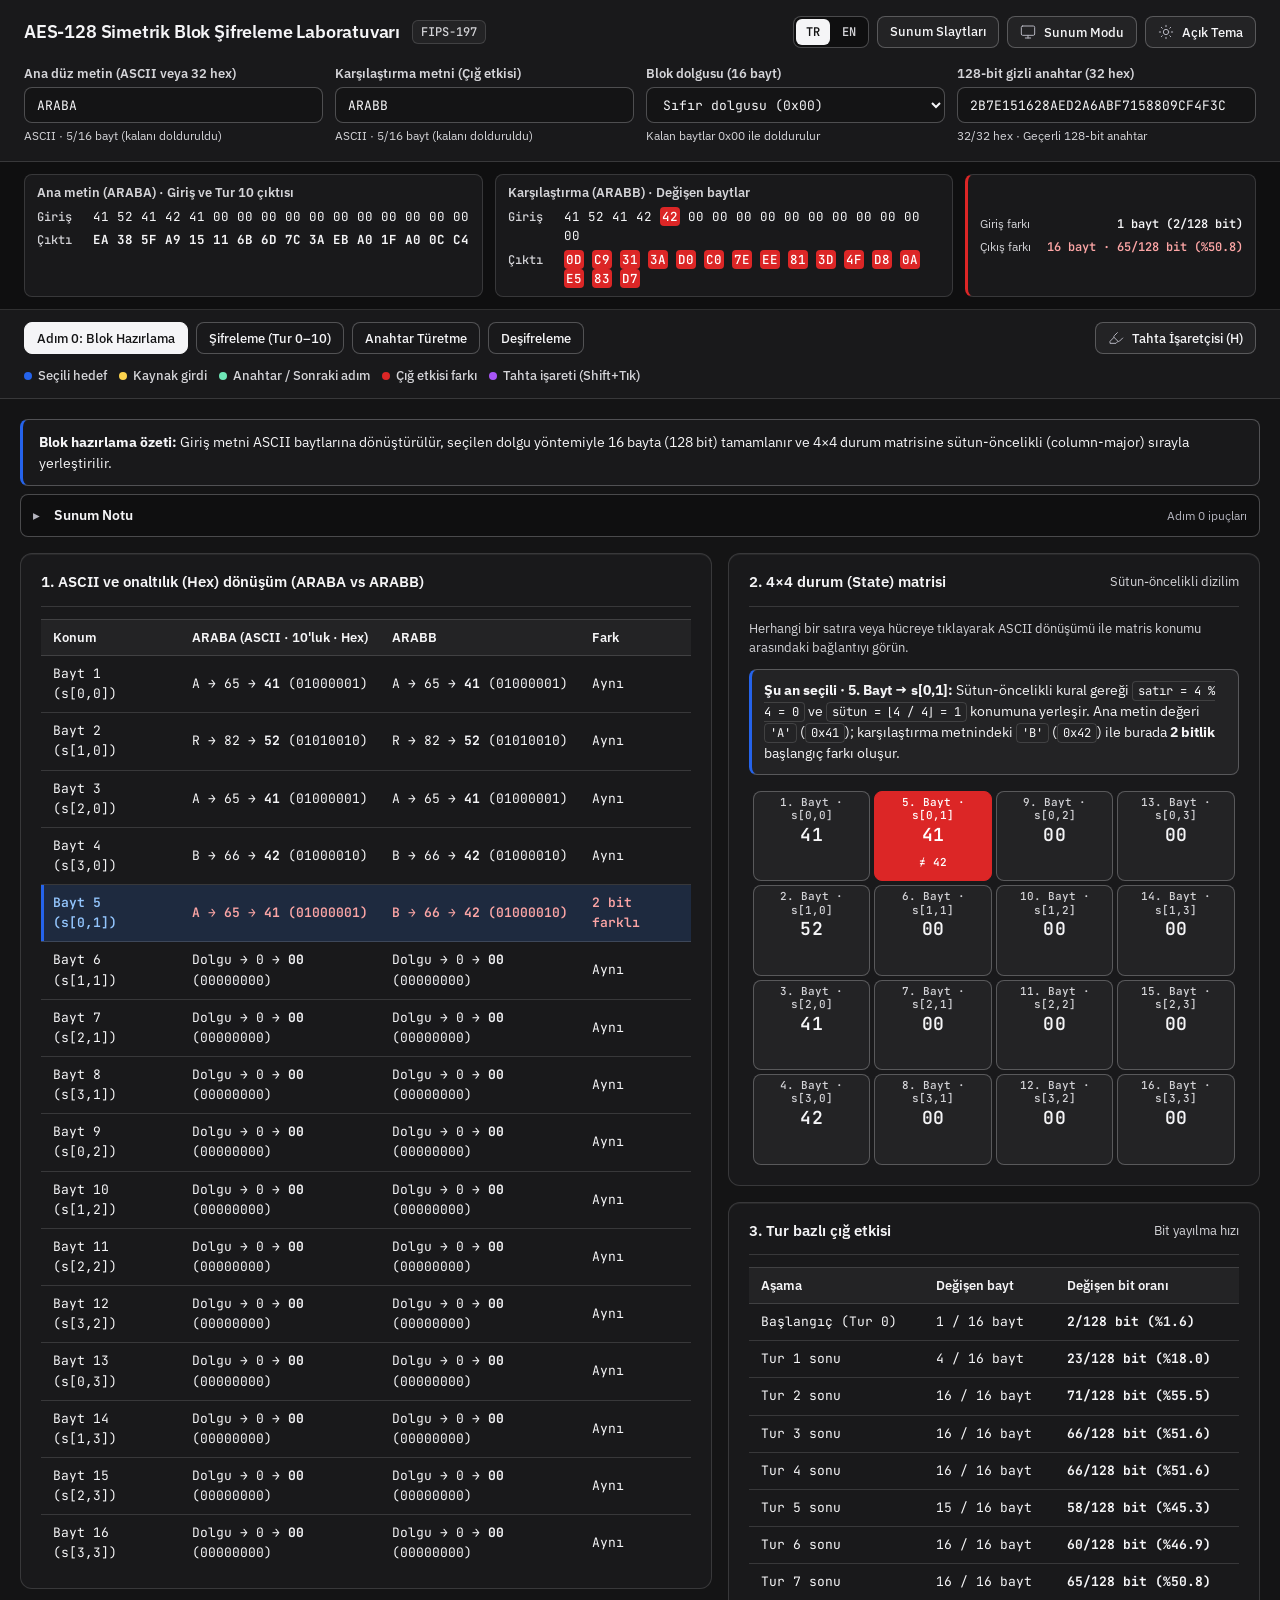
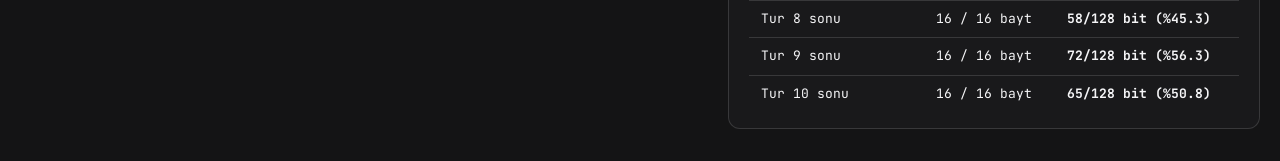
==== commit a0f19b40: "refactor: untangle AES core, shared tokens/prefs, board legibility, and add behavioral tests" ====
--- a/index.html
+++ b/index.html
@@ -7,6 +7,7 @@
   <link rel="preconnect" href="https://fonts.googleapis.com">
   <link rel="preconnect" href="https://fonts.gstatic.com" crossorigin>
   <link href="https://fonts.googleapis.com/css2?family=IBM+Plex+Sans:wght@400;500;600&family=JetBrains+Mono:wght@400;500;600&display=swap" rel="stylesheet">
+  <link rel="stylesheet" href="tokens.css">
   <link rel="stylesheet" href="style.css">
 </head>
 <body>
@@ -15,7 +16,7 @@
   <header class="header">
     <div class="header-top">
       <div class="header-title">
-        <h1 id="app-title">AES-128 Simetrik Blok Şifreleme Laboratuvarı</h1>
+        <h1 class="app-heading" id="app-title">AES-128 Simetrik Blok Şifreleme Laboratuvarı</h1>
         <span class="tag">FIPS-197</span>
       </div>
       <div class="header-actions">
@@ -37,26 +38,26 @@
 
     <div class="control-grid">
       <div class="field">
-        <label for="pt1-input" id="lbl-pt1">Ana düz metin (ASCII veya 32 hex)</label>
-        <input type="text" id="pt1-input" value="ARABA" spellcheck="false" aria-describedby="pt1-hint">
+        <label class="field-label" for="pt1-input" id="lbl-pt1">Ana düz metin (ASCII veya 32 hex)</label>
+        <input class="field-control" type="text" id="pt1-input" value="ARABA" spellcheck="false" aria-describedby="pt1-hint">
         <span class="field-hint" id="pt1-hint" aria-live="polite"></span>
       </div>
       <div class="field">
-        <label for="pt2-input" id="lbl-pt2">Karşılaştırma metni (Çığ etkisi)</label>
-        <input type="text" id="pt2-input" value="ARABB" spellcheck="false" aria-describedby="pt2-hint">
+        <label class="field-label" for="pt2-input" id="lbl-pt2">Karşılaştırma metni (Çığ etkisi)</label>
+        <input class="field-control" type="text" id="pt2-input" value="ARABB" spellcheck="false" aria-describedby="pt2-hint">
         <span class="field-hint" id="pt2-hint" aria-live="polite"></span>
       </div>
       <div class="field">
-        <label for="pad-select" id="lbl-pad">Blok dolgusu (16 bayt)</label>
-        <select id="pad-select" aria-describedby="pad-hint">
+        <label class="field-label" for="pad-select" id="lbl-pad">Blok dolgusu (16 bayt)</label>
+        <select class="field-control" id="pad-select" aria-describedby="pad-hint">
           <option value="zero" id="opt-pad-zero" selected>Sıfır dolgusu (0x00)</option>
           <option value="pkcs7" id="opt-pad-pkcs7">PKCS#7 standart dolgusu</option>
         </select>
         <span class="field-hint" id="pad-hint"></span>
       </div>
-      <div class="field key-field">
-        <label for="key-input" id="lbl-key">128-bit gizli anahtar (32 hex)</label>
-        <input type="text" id="key-input" value="2B7E151628AED2A6ABF7158809CF4F3C" spellcheck="false" aria-describedby="key-hint">
+      <div class="field">
+        <label class="field-label" for="key-input" id="lbl-key">128-bit gizli anahtar (32 hex)</label>
+        <input class="field-control" type="text" id="key-input" value="2B7E151628AED2A6ABF7158809CF4F3C" spellcheck="false" aria-describedby="key-hint">
         <span class="field-hint" id="key-hint" aria-live="polite"></span>
       </div>
     </div>
@@ -66,27 +67,49 @@
 
   <nav class="nav-bar" aria-label="Çalışma sekmeleri ve tur seçimi" id="main-nav">
     <div class="nav-top-row">
-      <div class="tabs" role="tablist" id="main-tablist">
+      <div class="tabs" role="tablist">
         <button type="button" class="tab-btn active" id="tab-btn-prep" data-tab="prep" role="tab" aria-selected="true" aria-controls="tab-prep">Adım 0: Blok Hazırlama</button>
         <button type="button" class="tab-btn" id="tab-btn-enc" data-tab="enc" role="tab" aria-selected="false" aria-controls="tab-rounds">Şifreleme (Tur 0–10)</button>
         <button type="button" class="tab-btn" id="tab-btn-key" data-tab="key" role="tab" aria-selected="false" aria-controls="tab-key">Anahtar Türetme</button>
         <button type="button" class="tab-btn" id="tab-btn-dec" data-tab="dec" role="tab" aria-selected="false" aria-controls="tab-rounds">Deşifreleme</button>
       </div>
 
-      <div class="present-bar" id="present-bar" aria-label="Sunum kısayolları">
-        <span class="keycap-hint"><kbd>1</kbd>–<kbd>4</kbd> <span id="kh-tabs">Sekme</span></span>
-        <span class="keycap-hint"><kbd>←</kbd><kbd>→</kbd> <span id="kh-step">Tur / Kelime</span></span>
-        <span class="keycap-hint"><kbd>N</kbd> <span id="kh-notes">Sunum Notu</span></span>
-        <span class="keycap-hint"><kbd>T</kbd> <span id="kh-theme">Tema</span></span>
-        <button type="button" id="toggle-notes-btn" class="compact-btn">Tüm Notları Aç</button>
+      <div class="nav-tools">
+        <div class="marker-group">
+          <button type="button" id="marker-btn" class="header-btn marker-toggle" aria-pressed="false" title="Shift+Tık ile de işaretleyebilirsiniz">
+            <svg class="icon" viewBox="0 0 24 24" fill="none" stroke="currentColor" stroke-width="1.5" stroke-linecap="round" stroke-linejoin="round" aria-hidden="true"><path d="m9 11-6 6v3h9l3-3"/><path d="m22 12-4.6 4.6a2 2 0 0 1-2.8 0l-5.2-5.2a2 2 0 0 1 0-2.8L14 4"/></svg>
+            <span id="marker-btn-label">Tahta İşaretçisi (H)</span>
+          </button>
+          <button type="button" id="clear-pins-btn" class="compact-btn clear-pins-btn" hidden>
+            <span id="clear-pins-label">İşaretleri Temizle</span> (<span id="pin-count">0</span>)
+          </button>
+        </div>
+
+        <div class="present-bar" aria-label="Sunum kısayolları">
+          <span class="keycap-hint"><kbd>1</kbd>–<kbd>4</kbd> <span id="kh-tabs">Sekme</span></span>
+          <span class="keycap-hint"><kbd>←</kbd><kbd>→</kbd> <span id="kh-step">Tur / Kelime</span></span>
+          <span class="keycap-hint"><kbd>P</kbd> <span id="kh-present">Sunum</span></span>
+          <span class="keycap-hint"><kbd>H</kbd> <span id="kh-mark">İşaretçi</span></span>
+          <span class="keycap-hint"><kbd>N</kbd> <span id="kh-notes">Sunum Notu</span></span>
+          <span class="keycap-hint"><kbd>T</kbd> <span id="kh-theme">Tema</span></span>
+          <button type="button" id="toggle-notes-btn" class="compact-btn">Tüm Notları Aç</button>
+        </div>
       </div>
     </div>
 
+    <div class="flow-legend" aria-label="Renk kodları açıklaması">
+      <span class="legend-chip"><span class="legend-dot dot-target"></span><span id="leg-target">Seçili hedef</span></span>
+      <span class="legend-chip"><span class="legend-dot dot-src"></span><span id="leg-src">Kaynak girdi</span></span>
+      <span class="legend-chip"><span class="legend-dot dot-key"></span><span id="leg-key">Anahtar / Sonraki adım</span></span>
+      <span class="legend-chip"><span class="legend-dot dot-diff"></span><span id="leg-diff">Çığ etkisi farkı</span></span>
+      <span class="legend-chip"><span class="legend-dot dot-pin"></span><span id="leg-pin">Tahta işareti (Shift+Tık)</span></span>
+    </div>
+
     <div class="round-controls" id="round-controls">
-      <label class="diff-toggle">
+      <label class="diff-toggle" id="diff-toggle-wrap">
         <input type="checkbox" id="show-diff-chk" checked>
         <span class="diff-dot" aria-hidden="true"></span>
-        <span id="diff-toggle-text"><strong id="diff-label-name">ARABB</strong> farklarını matriste işaretle</span>
+        <span id="diff-toggle-text"><strong>ARABB</strong> farklarını matriste işaretle</span>
       </label>
       <div class="round-buttons" id="round-buttons"></div>
     </div>
@@ -97,7 +120,7 @@
       <div class="guide-strip">
         <div class="guide-box" id="prep-guide"></div>
         <details class="presenter-note" data-note-id="prep">
-          <summary><span class="note-title">Sunum Notu</span> <span class="note-meta" id="prep-note-meta">Konuşmacı 1 · Adım 0 ipuçları</span></summary>
+          <summary><span class="note-title">Sunum Notu</span> <span class="note-meta" id="prep-note-meta">Adım 0 ipuçları</span></summary>
           <div class="note-body" id="prep-note-body"></div>
         </details>
       </div>
@@ -108,7 +131,7 @@
       <div class="guide-strip">
         <div class="guide-box" id="round-guide"></div>
         <details class="presenter-note" data-note-id="round">
-          <summary><span class="note-title">Sunum Notu</span> <span class="note-meta" id="round-note-meta">Konuşmacı 2 · Tur akışı ipuçları</span></summary>
+          <summary><span class="note-title">Sunum Notu</span> <span class="note-meta" id="round-note-meta">Tur akışı ipuçları</span></summary>
           <div class="note-body" id="round-note-body"></div>
         </details>
       </div>
@@ -118,19 +141,19 @@
       <div class="bottom-split">
         <div class="card">
           <div class="card-head">
-            <h2 id="insp-title">Hücre Matematiği Denetçisi</h2>
+            <h2 class="card-title-text" id="insp-title">Hücre Matematiği Denetçisi</h2>
             <span class="coord-badge" id="insp-coord"></span>
           </div>
           <div id="insp-content"></div>
           <details class="presenter-note presenter-note-inline" data-note-id="insp">
-            <summary><span class="note-title">Sunum Notu</span> <span class="note-meta" id="insp-note-meta">Olası soru ve tahta kanıtı</span></summary>
+            <summary><span class="note-title">Sunum Notu</span> <span class="note-meta" id="insp-note-meta">Detay soru &amp; tahta kanıtı</span></summary>
             <div class="note-body" id="insp-note-body"></div>
           </details>
         </div>
 
         <div class="card">
           <div class="card-head">
-            <h2 id="sbox-title">S-Box Arama Tablosu (16×16)</h2>
+            <h2 class="card-title-text" id="sbox-title">S-Box Arama Tablosu (16×16)</h2>
             <span class="muted-note" id="sbox-hint">İlk nibble satır, ikinci nibble sütun</span>
           </div>
           <div id="sbox-grid" class="table-scroll"></div>
@@ -142,21 +165,21 @@
       <div class="guide-strip">
         <div class="guide-box" id="key-guide"></div>
         <details class="presenter-note" data-note-id="key">
-          <summary><span class="note-title">Sunum Notu</span> <span class="note-meta" id="key-note-meta">Konuşmacı 1 · Key Schedule ipuçları</span></summary>
+          <summary><span class="note-title">Sunum Notu</span> <span class="note-meta" id="key-note-meta">Key Schedule ipuçları</span></summary>
           <div class="note-body" id="key-note-body"></div>
         </details>
       </div>
-      <div class="bottom-split">
+      <div class="bottom-split bottom-split-wide">
         <div class="card">
           <div class="card-head">
-            <h2 id="key-table-title">11 Tur Anahtarı (44 Kelime)</h2>
+            <h2 class="card-title-text" id="key-table-title">11 Tur Anahtarı (44 Kelime)</h2>
             <span class="muted-note" id="key-table-hint">Hesabı incelemek için bir W[i] sütunu seçin</span>
           </div>
           <div id="key-schedule-table" class="table-scroll"></div>
         </div>
         <div class="card">
           <div class="card-head">
-            <h2 id="key-insp-title">Seçili Kelime Türetimi</h2>
+            <h2 class="card-title-text" id="key-insp-title">Seçili Kelime Türetimi</h2>
           </div>
           <div id="key-insp-content"></div>
         </div>
@@ -164,6 +187,8 @@
     </section>
   </main>
 
+  <script src="aes.js"></script>
+  <script src="ui-prefs.js"></script>
   <script src="app.js"></script>
 </body>
 </html>
--- a/tokens.css
+++ b/tokens.css
@@ -0,0 +1,234 @@
+*, *::before, *::after {
+  box-sizing: border-box;
+  margin: 0;
+  padding: 0;
+}
+
+:root,
+[data-theme="dark"] {
+  --bg: #141415;
+  --surface-deep: #0f0f10;
+  --panel: #19191b;
+  --surface-alt: #232325;
+  --input-bg: #141415;
+  --hover-bg: #2a2a2d;
+  --border: rgba(244, 244, 245, 0.14);
+  --border-strong: rgba(244, 244, 245, 0.26);
+  --text: #f5f5f7;
+  --text-secondary: #d4d4d8;
+  --muted: #b4b4be;
+  --accent: #2563eb;
+  --accent-soft: rgba(59, 130, 246, 0.16);
+  --accent-border: rgba(59, 130, 246, 0.45);
+  --accent-text: #93c5fd;
+  --ink-on-accent: #ffffff;
+  --btn-active-bg: #f5f5f7;
+  --btn-active-text: #141415;
+  --diff: #fca5a5;
+  --diff-bg: rgba(239, 68, 68, 0.16);
+  --diff-border: rgba(248, 113, 113, 0.50);
+  --diff-solid: #dc2626;
+  --src: #fcd34d;
+  --src-bg: rgba(245, 158, 11, 0.16);
+  --src-border: rgba(251, 191, 36, 0.58);
+  --key-hl: #6ee7b7;
+  --key-hl-bg: rgba(16, 185, 129, 0.16);
+  --key-hl-border: rgba(52, 211, 153, 0.55);
+  --pin: #d8b4fe;
+  --pin-bg: rgba(168, 85, 247, 0.18);
+  --pin-border: #a855f7;
+  --shadow-subtle: inset 0 1px 0 rgba(255, 255, 255, 0.06);
+  --ease: cubic-bezier(0.22, 1, 0.36, 1);
+  --mono: "JetBrains Mono", "Cascadia Mono", "Consolas", monospace;
+  --sans: "IBM Plex Sans", "Segoe UI Variable", "Segoe UI", system-ui, -apple-system, sans-serif;
+}
+
+/* High-contrast palette calibrated for bright classroom projectors and smartboards. */
+[data-theme="light"] {
+  --bg: #f8fafc;
+  --surface-deep: #e9edf3;
+  --panel: #ffffff;
+  --surface-alt: #f1f4f9;
+  --input-bg: #ffffff;
+  --hover-bg: #e4e8f0;
+  --border: rgba(15, 23, 42, 0.15);
+  --border-strong: rgba(15, 23, 42, 0.30);
+  --text: #0f172a;
+  --text-secondary: #27272a;
+  --muted: #3f4450;
+  --accent-soft: rgba(37, 99, 235, 0.11);
+  --accent-border: rgba(37, 99, 235, 0.42);
+  --accent-text: #1e40af;
+  --btn-active-bg: #0f172a;
+  --btn-active-text: #ffffff;
+  --diff: #b91c1c;
+  --diff-bg: rgba(220, 38, 38, 0.10);
+  --diff-border: rgba(220, 38, 38, 0.48);
+  --src: #78350f;
+  --src-bg: rgba(217, 119, 6, 0.14);
+  --src-border: rgba(217, 119, 6, 0.62);
+  --key-hl: #065f46;
+  --key-hl-bg: rgba(5, 150, 105, 0.13);
+  --key-hl-border: rgba(5, 150, 105, 0.56);
+  --pin: #6b21a8;
+  --pin-bg: rgba(147, 51, 234, 0.12);
+  --pin-border: #9333ea;
+  --shadow-subtle: 0 1px 2px rgba(15, 23, 42, 0.06);
+}
+
+html, body {
+  background: var(--bg);
+  color: var(--text);
+  font-family: var(--sans);
+  overflow-x: clip;
+  -webkit-font-smoothing: antialiased;
+}
+
+[hidden] {
+  display: none !important;
+}
+
+:focus-visible {
+  outline: 2px solid var(--accent);
+  outline-offset: 2px;
+}
+
+code {
+  font-family: var(--mono);
+  font-size: 0.9em;
+  background: var(--surface-alt);
+  border: 1px solid var(--border);
+  border-radius: 4px;
+  padding: 1px 5px;
+  color: var(--text);
+}
+
+kbd {
+  display: inline-flex;
+  align-items: center;
+  justify-content: center;
+  min-width: 20px;
+  height: 20px;
+  padding: 0 5px;
+  border-radius: 4px;
+  border: 1px solid var(--border-strong);
+  background: var(--surface-alt);
+  color: var(--text);
+  font-family: var(--mono);
+  font-size: 11px;
+}
+
+.mono {
+  font-family: var(--mono);
+  font-variant-numeric: tabular-nums;
+}
+
+.tag {
+  font-family: var(--mono);
+  font-size: 12px;
+  font-weight: 500;
+  background: var(--surface-alt);
+  color: var(--text-secondary);
+  padding: 2px 8px;
+  border-radius: 6px;
+  border: 1px solid var(--border);
+}
+
+.lang-switch {
+  display: inline-flex;
+  align-items: center;
+  height: 32px;
+  padding: 2px;
+  border-radius: 8px;
+  border: 1px solid var(--border-strong);
+  background: var(--surface-deep);
+  gap: 2px;
+}
+
+.lang-btn {
+  height: 26px;
+  min-width: 34px;
+  padding: 0 8px;
+  border: none;
+  border-radius: 6px;
+  background: transparent;
+  color: var(--text-secondary);
+  font-family: var(--mono);
+  font-size: 12px;
+  font-weight: 600;
+  cursor: pointer;
+}
+
+.lang-btn:hover {
+  background: var(--hover-bg);
+  color: var(--text);
+}
+
+.lang-btn.active {
+  background: var(--btn-active-bg);
+  color: var(--btn-active-text);
+}
+
+.card {
+  min-width: 0;
+  background: var(--panel);
+  border: 1px solid var(--border);
+  border-radius: 12px;
+  padding: 16px 20px;
+  box-shadow: var(--shadow-subtle);
+}
+
+.data-table {
+  width: 100%;
+  border-collapse: collapse;
+  font-family: var(--mono);
+  font-size: var(--table-size, 13px);
+  font-variant-numeric: tabular-nums;
+}
+
+.data-table th,
+.data-table td {
+  border-bottom: 1px solid var(--border);
+  padding: 8px 12px;
+  text-align: left;
+  vertical-align: middle;
+}
+
+.data-table thead th {
+  font-family: var(--sans);
+  font-size: 12.5px;
+  font-weight: 600;
+  background: var(--surface-alt);
+  color: var(--text);
+  border-top: 1px solid var(--border);
+}
+
+.data-table tbody tr:last-child td,
+.data-table tbody tr:last-child th {
+  border-bottom: none;
+}
+
+.data-table tbody th {
+  font-family: var(--sans);
+  font-size: 13px;
+  font-weight: 500;
+  color: var(--text-secondary);
+}
+
+@media (pointer: coarse) {
+  .lang-switch {
+    min-height: 44px;
+  }
+
+  .lang-btn {
+    height: 38px;
+    min-width: 40px;
+  }
+}
+
+@media (prefers-reduced-motion: reduce) {
+  *, *::before, *::after {
+    transition-duration: 0.01ms !important;
+    animation-duration: 0.01ms !important;
+  }
+}
--- a/style.css
+++ b/style.css
@@ -1,80 +1,57 @@
-* {
-  box-sizing: border-box;
-  margin: 0;
-  padding: 0;
-}
-
-/* Graphite Dark (Masaüstü Çalışma) */
-:root,
-[data-theme="dark"] {
-  --bg: #141415;
-  --surface-deep: #0f0f10;
-  --panel: #19191b;
-  --surface-alt: #232325;
-  --input-bg: #141415;
-  --hover-bg: #2a2a2d;
-  --border: rgba(237, 237, 237, 0.08);
-  --border-strong: rgba(237, 237, 237, 0.16);
-  --text: #ededed;
-  --text-secondary: #a1a1a6;
-  --muted: #96969e;
-  --accent: #2563eb;
-  --accent-soft: rgba(59, 130, 246, 0.14);
-  --accent-border: rgba(59, 130, 246, 0.36);
-  --accent-text: #93c5fd;
-  --btn-active-bg: #ededed;
-  --btn-active-text: #141415;
-  --diff: #f87171;
-  --diff-bg: rgba(229, 72, 77, 0.14);
-  --diff-border: rgba(229, 72, 77, 0.42);
-  --diff-solid: #dc2626;
-  --shadow-subtle: inset 0 1px 0 rgba(255, 255, 255, 0.06);
-  --ease: cubic-bezier(0.22, 1, 0.36, 1);
-  --mono: "JetBrains Mono", "Cascadia Mono", "Consolas", monospace;
-  --sans: "IBM Plex Sans", "Segoe UI Variable", "Segoe UI", system-ui, -apple-system, sans-serif;
-}
-
-/* Graphite Light (Sınıf Projeksiyonu / Akıllı Tahta) */
-[data-theme="light"] {
-  --bg: #fafafa;
-  --surface-deep: #f4f4f5;
-  --panel: #ffffff;
-  --surface-alt: #f4f4f5;
-  --input-bg: #ffffff;
-  --hover-bg: #ececef;
-  --border: rgba(23, 23, 23, 0.08);
-  --border-strong: rgba(23, 23, 23, 0.16);
-  --text: #171717;
-  --text-secondary: #525252;
-  --muted: #595962;
-  --accent: #2563eb;
-  --accent-soft: rgba(37, 99, 235, 0.09);
-  --accent-border: rgba(37, 99, 235, 0.32);
-  --accent-text: #1d4ed8;
-  --btn-active-bg: #171717;
-  --btn-active-text: #ffffff;
-  --diff: #b91c1c;
-  --diff-bg: rgba(220, 38, 38, 0.08);
-  --diff-border: rgba(220, 38, 38, 0.36);
-  --diff-solid: #dc2626;
-  --shadow-subtle: 0 1px 2px rgba(0, 0, 0, 0.04);
-}
-
-html,
+:root {
+  --body-size: 14px;
+  --title-size: 18px;
+  --banner-size: 12.5px;
+  --guide-size: 13.5px;
+  --explain-size: 13.5px;
+  --table-size: 13px;
+  --step-desc-size: 12.5px;
+  --step-desc-min-h: 54px;
+  --cell-h: 80px;
+  --cell-pad-y: 4px;
+  --cell-box-h: 68px;
+  --cell-meta-row: 14px;
+  --cell-val-row: 22px;
+  --cell-rows: var(--cell-meta-row) var(--cell-val-row) var(--cell-sub-h);
+  --cell-gap: 2px;
+  --cell-val-size: 18px;
+  --cell-val-weight: 600;
+  --cell-sub-h: 28px;
+  --cell-meta-size: 11px;
+  --role-size: 9px;
+  --key-hex-size: 12px;
+  --sbox-size: 12.5px;
+  --wbtn-size: 12.5px;
+}
+
+[data-present="true"] {
+  --body-size: 15.5px;
+  --title-size: 20px;
+  --banner-size: 14px;
+  --guide-size: 14.5px;
+  --explain-size: 14.5px;
+  --table-size: 14.5px;
+  --step-desc-size: 13.5px;
+  --step-desc-min-h: 60px;
+  --cell-h: 92px;
+  --cell-pad-y: 5px;
+  --cell-box-h: 80px;
+  --cell-meta-row: 16px;
+  --cell-val-row: 26px;
+  --cell-gap: 3px;
+  --cell-val-size: 21px;
+  --cell-val-weight: 700;
+  --cell-sub-h: 32px;
+  --cell-meta-size: 11.5px;
+  --role-size: 9.5px;
+  --key-hex-size: 13px;
+  --sbox-size: 13.5px;
+  --wbtn-size: 13px;
+}
+
 body {
-  max-width: 100%;
-  overflow-x: clip;
-}
-
-body {
-  font-family: var(--sans);
-  background: var(--bg);
-  color: var(--text);
-  font-size: 14px;
-  font-weight: 400;
-  line-height: 1.5;
-  overflow-x: clip;
-  -webkit-font-smoothing: antialiased;
+  font-size: var(--body-size);
+  line-height: 1.55;
 }
 
 .skip-link {
@@ -102,16 +79,49 @@
   color: var(--muted);
 }
 
-code {
-  font-family: var(--mono);
+button,
+.header-link {
+  display: inline-flex;
+  align-items: center;
+  justify-content: center;
+  gap: 8px;
+  height: 32px;
+  padding: 0 12px;
+  border-radius: 8px;
+  border: 1px solid var(--border-strong);
+  background: var(--panel);
+  color: var(--text);
+  font-family: var(--sans);
+  font-size: 13px;
+  font-weight: 500;
+  text-decoration: none;
+  cursor: pointer;
+  transition: background-color 150ms var(--ease), border-color 150ms var(--ease), color 150ms var(--ease), transform 120ms var(--ease);
+}
+
+button:hover,
+.header-link:hover {
+  background: var(--hover-bg);
+}
+
+button:active {
+  transform: scale(0.985);
+}
+
+button.active {
+  background: var(--btn-active-bg);
+  color: var(--btn-active-text);
+  border-color: var(--btn-active-bg);
+  box-shadow: var(--shadow-subtle);
+}
+
+.compact-btn {
+  height: 28px;
+  padding: 0 12px;
   font-size: 12px;
-  background: var(--surface-alt);
-  border: 1px solid var(--border);
-  border-radius: 4px;
-  padding: 1px 4px;
-}
-
-/* Üst Başlık ve Girdi Kontrolleri */
+  border-radius: 6px;
+}
+
 .header {
   background: var(--panel);
   border-bottom: 1px solid var(--border);
@@ -133,21 +143,10 @@
   gap: 12px;
 }
 
-.header-title h1 {
-  font-size: 18px;
+.app-heading {
+  font-size: var(--title-size);
   font-weight: 600;
   letter-spacing: -0.01em;
-}
-
-.tag {
-  font-family: var(--mono);
-  font-size: 12px;
-  font-weight: 500;
-  background: var(--surface-alt);
-  color: var(--text-secondary);
-  padding: 2px 8px;
-  border-radius: 6px;
-  border: 1px solid var(--border);
 }
 
 .header-actions {
@@ -157,73 +156,34 @@
   gap: 8px;
 }
 
-.lang-switch {
-  display: inline-flex;
-  align-items: center;
-  height: 32px;
-  padding: 2px;
-  border-radius: 8px;
-  border: 1px solid var(--border-strong);
-  background: var(--surface-deep);
-  gap: 2px;
-}
-
-.lang-btn {
-  height: 26px;
-  min-width: 34px;
-  padding: 0 8px;
-  border: none;
-  border-radius: 6px;
-  background: transparent;
-  color: var(--muted);
-  font-family: var(--mono);
-  font-size: 12px;
-  font-weight: 500;
-}
-
-.lang-btn:hover {
-  background: var(--hover-bg);
-  color: var(--text);
-}
-
-.lang-btn.active {
-  background: var(--btn-active-bg);
-  color: var(--btn-active-text);
-  box-shadow: none;
-}
-
 .header-btn,
 .header-link {
-  display: inline-flex;
-  align-items: center;
-  gap: 8px;
-  height: 32px;
-  padding: 0 12px;
-  border-radius: 8px;
-  border: 1px solid var(--border-strong);
   background: var(--surface-alt);
-  color: var(--text);
-  font-family: var(--sans);
-  font-size: 13px;
-  font-weight: 500;
-  text-decoration: none;
-  cursor: pointer;
-  transition: background-color 150ms var(--ease), border-color 150ms var(--ease), color 150ms var(--ease), transform 120ms var(--ease);
-}
-
-.header-btn:hover,
-.header-link:hover {
-  background: var(--hover-bg);
 }
 
 .header-btn[aria-pressed="true"] {
-  background: var(--btn-active-bg);
-  color: var(--btn-active-text);
-  border-color: var(--btn-active-bg);
+  --btn-pressed-bg: var(--btn-active-bg);
+  --btn-pressed-fg: var(--btn-active-text);
+  --btn-pressed-border: var(--btn-active-bg);
+  background: var(--btn-pressed-bg);
+  color: var(--btn-pressed-fg);
+  border-color: var(--btn-pressed-border);
 }
 
 .header-btn[aria-pressed="true"] .icon {
-  color: var(--btn-active-text);
+  color: var(--btn-pressed-fg);
+}
+
+.marker-toggle[aria-pressed="true"] {
+  --btn-pressed-bg: var(--pin-bg);
+  --btn-pressed-fg: var(--pin);
+  --btn-pressed-border: var(--pin-border);
+}
+
+.clear-pins-btn {
+  color: var(--pin);
+  border-color: var(--pin-border);
+  background: var(--pin-bg);
 }
 
 .control-grid {
@@ -239,30 +199,13 @@
   min-width: 0;
 }
 
-.field-hint {
-  min-height: 18px;
-  font-size: 12px;
-  line-height: 18px;
-  color: var(--muted);
-  font-variant-numeric: tabular-nums;
-  white-space: nowrap;
-  overflow: hidden;
-  text-overflow: ellipsis;
-}
-
-.field-hint.warn {
-  color: var(--diff);
-  font-weight: 500;
-}
-
-.field label {
-  font-size: 12px;
-  font-weight: 500;
-  color: var(--text-secondary);
-}
-
-.field input,
-.field select {
+.field-label {
+  font-size: 12.5px;
+  font-weight: 600;
+  color: var(--text-secondary);
+}
+
+.field-control {
   width: 100%;
   height: 36px;
   font-family: var(--mono);
@@ -276,19 +219,33 @@
   transition: border-color 150ms var(--ease), background-color 150ms var(--ease);
 }
 
-.field input:hover,
-.field select:hover {
+.field-control:hover {
   border-color: var(--muted);
 }
 
-/* Canlı Karşılaştırma Şeridi */
+.field-hint {
+  min-height: 18px;
+  font-size: 12px;
+  line-height: 18px;
+  color: var(--text-secondary);
+  font-variant-numeric: tabular-nums;
+  white-space: nowrap;
+  overflow: hidden;
+  text-overflow: ellipsis;
+}
+
+.field-hint.warn {
+  color: var(--diff);
+  font-weight: 500;
+}
+
 .diff-banner {
   background: var(--surface-deep);
   color: var(--text);
   border-bottom: 1px solid var(--border);
   padding: 12px 24px;
   font-family: var(--mono);
-  font-size: 12.5px;
+  font-size: var(--banner-size);
   font-variant-numeric: tabular-nums;
   display: grid;
   grid-template-columns: minmax(0, 1fr) minmax(0, 1fr) auto;
@@ -296,12 +253,6 @@
   align-items: stretch;
 }
 
-@media (max-width: 1120px) {
-  .diff-banner {
-    grid-template-columns: minmax(0, 1fr);
-  }
-}
-
 .banner-box {
   min-width: 0;
   background: var(--panel);
@@ -315,9 +266,9 @@
 
 .banner-label {
   font-family: var(--sans);
-  color: var(--muted);
-  font-size: 12px;
-  font-weight: 500;
+  color: var(--text-secondary);
+  font-size: 12.5px;
+  font-weight: 600;
 }
 
 .banner-line {
@@ -327,22 +278,22 @@
   align-items: baseline;
 }
 
-.banner-line > span:last-child,
-.banner-line > strong {
+.banner-line > :last-child {
   min-width: 0;
   overflow-wrap: break-word;
   line-height: 1.55;
 }
 
 .banner-key {
-  color: var(--muted);
+  color: var(--text-secondary);
   font-size: 12px;
+  font-weight: 500;
 }
 
 .hl-diff {
   display: inline-block;
   background: var(--diff-solid);
-  color: #ffffff;
+  color: var(--ink-on-accent);
   border-radius: 4px;
   padding: 0 2px;
   font-weight: 500;
@@ -369,21 +320,20 @@
   white-space: nowrap;
 }
 
-.aval-row span {
+.aval-row-label {
   font-family: var(--sans);
   color: var(--text-secondary);
 }
 
-.aval-row strong {
-  color: var(--text);
-  font-weight: 600;
-}
-
-.aval-row.aval-out strong {
+.aval-row-val {
+  color: var(--text);
+  font-weight: 600;
+}
+
+.aval-row.aval-out .aval-row-val {
   color: var(--diff);
 }
 
-/* Sekme ve Tur Çubuğu */
 .nav-bar {
   background: var(--panel);
   border-bottom: 1px solid var(--border);
@@ -408,6 +358,48 @@
   gap: 8px;
 }
 
+.nav-tools,
+.marker-group {
+  display: flex;
+  align-items: center;
+  flex-wrap: wrap;
+  gap: 8px;
+}
+
+.nav-tools {
+  gap: 12px;
+}
+
+.flow-legend {
+  display: flex;
+  align-items: center;
+  flex-wrap: wrap;
+  gap: 12px;
+  font-size: 12.5px;
+  font-weight: 500;
+  color: var(--text-secondary);
+}
+
+.legend-chip {
+  display: inline-flex;
+  align-items: center;
+  gap: 6px;
+}
+
+.legend-dot,
+.diff-dot {
+  width: 8px;
+  height: 8px;
+  border-radius: 4px;
+  flex-shrink: 0;
+}
+
+.dot-target { background: var(--accent); }
+.dot-src { background: var(--src); }
+.dot-key { background: var(--key-hl); }
+.dot-diff, .diff-dot { background: var(--diff-solid); }
+.dot-pin { background: var(--pin-border); }
+
 .present-bar {
   display: none;
   align-items: center;
@@ -425,29 +417,6 @@
   gap: 4px;
   font-size: 12px;
   color: var(--text-secondary);
-}
-
-kbd {
-  display: inline-flex;
-  align-items: center;
-  justify-content: center;
-  min-width: 20px;
-  height: 20px;
-  padding: 0 4px;
-  border-radius: 4px;
-  border: 1px solid var(--border-strong);
-  background: var(--surface-alt);
-  color: var(--text);
-  font-family: var(--mono);
-  font-size: 11px;
-  font-weight: 500;
-}
-
-.compact-btn {
-  height: 28px;
-  padding: 0 12px;
-  font-size: 12px;
-  border-radius: 6px;
 }
 
 .round-controls {
@@ -493,52 +462,8 @@
   font-weight: 500;
 }
 
-.diff-dot {
-  width: 8px;
-  height: 8px;
-  border-radius: 4px;
-  background: var(--diff-solid);
-  flex-shrink: 0;
-}
-
-button {
-  height: 32px;
-  font-family: var(--sans);
-  font-size: 13px;
-  font-weight: 500;
-  padding: 0 12px;
-  border-radius: 8px;
-  border: 1px solid var(--border-strong);
-  background: var(--panel);
-  color: var(--text-secondary);
-  cursor: pointer;
-  transition: background-color 150ms var(--ease), border-color 150ms var(--ease), color 150ms var(--ease), transform 120ms var(--ease);
-}
-
-button:hover {
-  background: var(--hover-bg);
-  color: var(--text);
-}
-
-button:active {
-  transform: scale(0.985);
-}
-
-button.active {
-  background: var(--btn-active-bg);
-  color: var(--btn-active-text);
-  border-color: var(--btn-active-bg);
-  box-shadow: var(--shadow-subtle);
-}
-
-:focus-visible {
-  outline: 2px solid var(--accent);
-  outline-offset: 2px;
-}
-
-/* Ana İçerik ve Rehber Şeridi */
 .container {
-  padding: 20px 24px 32px;
+  padding: 20px 20px 32px;
   max-width: 1600px;
   margin: 0 auto;
 }
@@ -560,27 +485,21 @@
 
 .guide-box {
   background: var(--panel);
-  color: var(--text-secondary);
-  border: 1px solid var(--border);
+  color: var(--text);
+  border: 1px solid var(--border-strong);
   border-left: 3px solid var(--accent);
   border-radius: 8px;
   padding: 12px 16px;
-  font-size: 13px;
+  font-size: var(--guide-size);
   line-height: 1.55;
 }
 
-.guide-box strong {
-  color: var(--text);
-  font-weight: 600;
-}
-
-/* Açılır Sunum Notu */
 .presenter-note {
   background: var(--surface-deep);
-  border: 1px solid var(--border);
+  border: 1px solid var(--border-strong);
   border-radius: 8px;
   padding: 8px 12px;
-  font-size: 13px;
+  font-size: 13.5px;
 }
 
 .presenter-note-inline {
@@ -594,8 +513,8 @@
   gap: 8px;
   cursor: pointer;
   list-style: none;
-  font-weight: 500;
-  color: var(--text-secondary);
+  font-weight: 600;
+  color: var(--text);
   padding: 2px 0;
   user-select: none;
 }
@@ -616,10 +535,6 @@
   transform: rotate(90deg);
 }
 
-.presenter-note summary:hover {
-  color: var(--text);
-}
-
 .note-meta {
   margin-left: auto;
   font-size: 12px;
@@ -627,13 +542,7 @@
   color: var(--muted);
 }
 
-.note-html,
-body {
-  max-width: 100%;
-  overflow-x: clip;
-}
-
-body {
+.note-body {
   padding-top: 8px;
   margin-top: 8px;
   border-top: 1px solid var(--border);
@@ -652,7 +561,6 @@
   font-weight: 500;
 }
 
-/* Izgaralar ve Kartlar */
 .two-col,
 .bottom-split {
   display: grid;
@@ -661,12 +569,13 @@
   align-items: start;
 }
 
-#tab-key .bottom-split {
-  grid-template-columns: minmax(0, 1.45fr) minmax(0, 1fr);
-}
-
-#key-insp-content .data-table td {
-  white-space: nowrap;
+.bottom-split-wide {
+  grid-template-columns: minmax(0, 1.9fr) minmax(0, 1fr);
+}
+
+.data-table-compact th,
+.data-table-compact td {
+  padding: 6px;
 }
 
 .prep-right-stack {
@@ -674,23 +583,6 @@
   display: flex;
   flex-direction: column;
   gap: 16px;
-}
-
-@media (max-width: 1120px) {
-  .two-col,
-  .bottom-split,
-  #tab-key .bottom-split {
-    grid-template-columns: minmax(0, 1fr);
-  }
-}
-
-.card {
-  min-width: 0;
-  background: var(--panel);
-  border: 1px solid var(--border);
-  border-radius: 12px;
-  padding: 16px 20px;
-  box-shadow: var(--shadow-subtle);
 }
 
 .card-head {
@@ -704,15 +596,15 @@
   margin-bottom: 12px;
 }
 
-.card-head h2 {
+.card-title-text {
   font-size: 15px;
   font-weight: 600;
   color: var(--text);
 }
 
 .muted-note {
-  font-size: 12px;
-  color: var(--muted);
+  font-size: 12.5px;
+  color: var(--text-secondary);
 }
 
 .card-subtitle {
@@ -722,7 +614,7 @@
 .coord-badge {
   font-family: var(--mono);
   font-size: 12px;
-  font-weight: 500;
+  font-weight: 600;
   background: var(--accent-soft);
   color: var(--accent-text);
   padding: 4px 8px;
@@ -730,66 +622,114 @@
   border: 1px solid var(--accent-border);
 }
 
-/* 4x4 Durum Matrisleri */
 .matrices-grid {
   display: grid;
-  grid-template-columns: repeat(auto-fit, minmax(min(100%, 240px), 1fr));
-  gap: 12px;
+  grid-template-columns: repeat(auto-fit, minmax(min(100%, 220px), 1fr));
+  gap: 8px;
   margin-bottom: 16px;
 }
 
 .matrix-card {
   min-width: 0;
+  display: flex;
+  flex-direction: column;
   background: var(--panel);
-  border: 1px solid var(--border);
+  border: 1px solid var(--border-strong);
   border-radius: 12px;
-  padding: 16px;
+  padding: 12px;
   box-shadow: var(--shadow-subtle);
-}
-
-.matrix-card h3 {
-  font-size: 14px;
-  font-weight: 600;
+  transition: border-color 150ms var(--ease);
+}
+
+.matrix-card.card-active {
+  border-color: var(--accent-border);
+  box-shadow: inset 0 2px 0 var(--accent), var(--shadow-subtle);
+}
+
+.matrix-card.card-source {
+  border-color: var(--src-border);
+  box-shadow: inset 0 2px 0 var(--src), var(--shadow-subtle);
+}
+
+.matrix-title {
+  font-size: 14.5px;
+  font-weight: 600;
+  color: var(--text);
   margin-bottom: 4px;
 }
 
-.matrix-card .step-desc {
-  font-size: 12px;
-  color: var(--muted);
+.step-desc {
+  font-size: var(--step-desc-size);
+  line-height: 1.45;
+  color: var(--text-secondary);
   margin-bottom: 12px;
-  min-height: 36px;
+  min-height: var(--step-desc-min-h);
 }
 
 .state-table {
   width: 100%;
+  table-layout: fixed;
   border-collapse: separate;
   border-spacing: 4px;
   font-family: var(--mono);
   font-variant-numeric: tabular-nums;
+  margin-top: auto;
 }
 
 .state-table td {
   background: var(--surface-alt);
-  border: 1px solid var(--border);
+  border: 1px solid var(--border-strong);
   border-radius: 8px;
   text-align: center;
-  padding: 8px 4px;
-  font-size: 16px;
-  font-weight: 500;
+  padding: var(--cell-pad-y) 2px;
+  height: var(--cell-h);
+  vertical-align: middle;
+  font-weight: 600;
   cursor: pointer;
   transition: background-color 150ms var(--ease), border-color 150ms var(--ease), color 150ms var(--ease), transform 120ms var(--ease);
 }
 
+.cell-box {
+  display: grid;
+  grid-template-rows: var(--cell-rows);
+  align-items: center;
+  justify-items: center;
+  gap: var(--cell-gap);
+  width: 100%;
+  height: var(--cell-box-h);
+}
+
+.state-table-prep .cell-box {
+  grid-template-rows: minmax(var(--cell-meta-row), auto) var(--cell-val-row) var(--cell-sub-h);
+  height: auto;
+  min-height: var(--cell-box-h);
+}
+
+.cell-val {
+  font-size: var(--cell-val-size);
+  font-weight: var(--cell-val-weight);
+  line-height: 1.15;
+  letter-spacing: 0.01em;
+}
+
+.cell-sub {
+  display: flex;
+  flex-direction: column;
+  align-items: center;
+  justify-content: center;
+  gap: 1px;
+  width: 100%;
+  min-height: var(--cell-sub-h);
+}
+
 .state-table td:hover {
   background: var(--hover-bg);
-  border-color: var(--border-strong);
 }
 
 .state-table td.selected {
   background: var(--accent);
   border-color: var(--accent);
-  color: #ffffff;
-  font-weight: 600;
+  color: var(--ink-on-accent);
 }
 
 .state-table td.diff-cell {
@@ -801,125 +741,351 @@
 .state-table td.selected.diff-cell {
   background: var(--diff-solid);
   border-color: var(--diff-solid);
-  color: #ffffff;
-}
-
-.cell-meta {
-  display: block;
-  font-size: 11px;
-  font-weight: 400;
-  color: var(--muted);
-  margin-bottom: 2px;
-}
-
-.state-table td.selected .cell-meta,
-.state-table td.selected .diff-sub {
-  color: rgba(255, 255, 255, 0.88);
-}
-
-.diff-sub {
-  display: block;
-  font-size: 11px;
-  font-weight: 500;
-  color: var(--diff);
-  margin-top: 2px;
-}
-
-/* Veri Tabloları */
-.table-scroll {
-  overflow-x: auto;
-}
-
-.data-table {
-  width: 100%;
-  border-collapse: collapse;
-  font-family: var(--mono);
-  font-size: 13px;
-  font-variant-numeric: tabular-nums;
-}
-
-.data-table th,
-.data-table td {
-  border-bottom: 1px solid var(--border);
-  padding: 8px 12px;
-  text-align: left;
-  vertical-align: middle;
-}
-
-.data-table thead th {
-  font-family: var(--sans);
-  font-size: 12px;
-  font-weight: 500;
-  background: var(--surface-alt);
-  color: var(--text-secondary);
-  border-top: 1px solid var(--border);
-}
-
-.data-table tbody tr:last-child td,
-.data-table tbody tr:last-child th {
-  border-bottom: none;
-}
-
-.data-table tbody th {
-  font-family: var(--sans);
-  font-size: 13px;
-  font-weight: 500;
-  color: var(--text-secondary);
+  color: var(--ink-on-accent);
+}
+
+.state-table td.row-band {
+  background: var(--hover-bg);
+}
+
+.state-table td.src-cell {
+  background: var(--src-bg);
+  border-color: var(--src-border);
+  color: var(--src);
+}
+
+.state-table td.key-cell {
+  background: var(--key-hl-bg);
+  border-color: var(--key-hl-border);
+  color: var(--key-hl);
+}
+
+.state-table td.src-cell .cell-meta,
+.state-table td.key-cell .cell-meta {
+  color: inherit;
+  font-weight: 600;
+}
+
+.state-table td.pinned,
+.sbox-table td.pinned,
+.w-btn.pinned {
+  outline: 2px solid var(--pin-border);
+  outline-offset: -2px;
+  box-shadow: inset 0 0 0 1px var(--pin-bg);
 }
 
 .diff-row {
   background: var(--diff-bg);
   color: var(--diff);
-  font-weight: 500;
+  font-weight: 600;
+}
+
+.prep-row {
+  cursor: pointer;
+  transition: background-color 150ms var(--ease);
+}
+
+.prep-row:hover {
+  background: var(--hover-bg);
+}
+
+.prep-row.prep-selected {
+  background: var(--accent-soft);
+}
+
+.prep-row.prep-selected.diff-row {
+  background: var(--accent-soft);
+  color: var(--diff);
+}
+
+.prep-row.prep-selected td:first-child {
+  box-shadow: inset 3px 0 0 var(--accent);
+  color: var(--accent-text);
+  font-weight: 600;
+}
+
+.prep-row.pinned {
+  background: var(--pin-bg);
+}
+
+.prep-row.pinned td:first-child {
+  box-shadow: inset 3px 0 0 var(--pin-border);
+}
+
+[data-marker-mode="true"] .state-table td,
+[data-marker-mode="true"] .sbox-table td,
+[data-marker-mode="true"] .w-btn,
+[data-marker-mode="true"] .prep-row {
+  cursor: crosshair;
+}
+
+.role-tag {
+  display: inline-block;
+  font-family: var(--sans);
+  font-size: var(--role-size);
+  font-weight: 700;
+  line-height: 1.1;
+  letter-spacing: 0.01em;
+  padding: 1px 4px;
+  border-radius: 4px;
+  white-space: nowrap;
+  max-width: 100%;
+  overflow: hidden;
+  text-overflow: ellipsis;
+}
+
+.role-tag-src {
+  background: var(--src-bg);
+  color: var(--src);
+  border: 1px solid var(--src-border);
+}
+
+.role-tag-key {
+  background: var(--key-hl-bg);
+  color: var(--key-hl);
+  border: 1px solid var(--key-hl-border);
+}
+
+.role-tag-pin {
+  background: var(--pin-bg);
+  color: var(--pin);
+  border: 1px solid var(--pin-border);
+}
+
+.state-table td.selected .role-tag {
+  background: rgba(255, 255, 255, 0.2);
+  border-color: rgba(255, 255, 255, 0.72);
+  color: var(--ink-on-accent);
+}
+
+.cell-meta {
+  display: block;
+  font-size: var(--cell-meta-size);
+  font-weight: 500;
+  line-height: 1.2;
+  color: var(--text-secondary);
+  white-space: nowrap;
+  max-width: 100%;
+  overflow: hidden;
+  text-overflow: ellipsis;
+}
+
+.state-table-prep .cell-meta {
+  white-space: normal;
+}
+
+.state-table td.selected .cell-meta,
+.state-table td.selected .diff-sub {
+  color: var(--ink-on-accent);
+}
+
+.diff-sub {
+  display: block;
+  font-size: var(--cell-meta-size);
+  font-weight: 600;
+  line-height: 1.1;
+  color: var(--diff);
+  white-space: nowrap;
+}
+
+.table-scroll {
+  overflow-x: auto;
 }
 
 .nowrap {
   white-space: nowrap;
 }
 
+.key-cell-mono {
+  word-break: break-word;
+}
+
 .key-hex-line {
-  white-space: nowrap;
-  font-size: 12px;
-  color: var(--text-secondary);
+  display: flex;
+  flex-direction: column;
+  gap: 2px;
+  font-size: var(--key-hex-size);
+  font-weight: 500;
+  line-height: 1.4;
+  color: var(--text);
 }
 
 .formula-box {
   background: var(--surface-deep);
-  border: 1px solid var(--border);
+  border: 1px solid var(--border-strong);
   border-radius: 8px;
   padding: 12px;
   margin-bottom: 12px;
   font-family: var(--mono);
+  font-size: var(--explain-size);
+  color: var(--text);
+  font-variant-numeric: tabular-nums;
+  line-height: 1.6;
+}
+
+.explain-box {
+  background: var(--surface-alt);
+  border: 1px solid var(--border-strong);
+  border-left: 3px solid var(--accent);
+  border-radius: 8px;
+  padding: 10px 12px;
+  margin-bottom: 12px;
+  font-size: var(--explain-size);
+  color: var(--text);
+  line-height: 1.55;
+}
+
+.shift-strip {
+  display: flex;
+  flex-wrap: wrap;
+  align-items: center;
+  gap: 8px;
+  margin-bottom: 12px;
+}
+
+.shift-chip {
+  display: inline-flex;
+  flex-direction: column;
+  align-items: center;
+  min-width: 58px;
+  padding: 6px 8px;
+  border-radius: 8px;
+  border: 1px solid var(--border);
+  background: var(--surface-alt);
+  font-family: var(--mono);
   font-size: 13px;
-  font-variant-numeric: tabular-nums;
-  line-height: 1.55;
-}
-
-.formula-box strong {
-  color: var(--text);
-  font-weight: 600;
-}
-
-/* S-Box Tablosu */
+  font-weight: 500;
+}
+
+.shift-chip-idx {
+  font-size: 11px;
+  font-weight: 500;
+  color: var(--text-secondary);
+}
+
+.shift-chip.is-origin {
+  background: var(--src-bg);
+  border-color: var(--src-border);
+  color: var(--src);
+}
+
+.shift-chip.is-dest {
+  background: var(--accent-soft);
+  border-color: var(--accent-border);
+  color: var(--accent-text);
+}
+
+.rk-mini-strip {
+  display: flex;
+  align-items: center;
+  justify-content: space-between;
+  flex-wrap: wrap;
+  gap: 8px;
+  padding: 10px 12px;
+  margin-bottom: 12px;
+  border-radius: 8px;
+  border: 1px solid var(--key-hl-border);
+  background: var(--key-hl-bg);
+}
+
+.rk-bytes {
+  display: inline-flex;
+  align-items: center;
+  flex-wrap: wrap;
+  gap: 6px;
+  font-family: var(--mono);
+  font-size: 13px;
+}
+
+.rk-strip-label {
+  font-family: var(--sans);
+  font-size: 12px;
+  color: var(--key-hl);
+  font-weight: 600;
+}
+
+.rk-byte {
+  padding: 2px 6px;
+  border-radius: 4px;
+  background: var(--panel);
+  border: 1px solid var(--border);
+  color: var(--text-secondary);
+}
+
+.rk-byte.is-active-key {
+  background: var(--key-hl-bg);
+  border-color: var(--key-hl-border);
+  color: var(--key-hl);
+  font-weight: 600;
+}
+
+.jump-btn {
+  border-color: var(--key-hl-border);
+  color: var(--key-hl);
+  background: var(--panel);
+}
+
+.math-proof {
+  margin-top: 12px;
+  background: var(--surface-deep);
+  border: 1px solid var(--border-strong);
+  border-radius: 8px;
+  padding: 8px 12px;
+  font-size: 13px;
+  color: var(--text);
+}
+
+.math-proof summary {
+  cursor: pointer;
+  font-weight: 500;
+  color: var(--text-secondary);
+  user-select: none;
+}
+
+.math-proof summary:hover {
+  color: var(--text);
+}
+
+.proof-body {
+  margin-top: 8px;
+  padding-top: 8px;
+  border-top: 1px solid var(--border);
+  font-family: var(--mono);
+  font-size: 12px;
+  line-height: 1.6;
+  color: var(--text-secondary);
+}
+
+.proof-head {
+  margin-top: 6px;
+}
+
 .sbox-table {
   width: 100%;
   border-collapse: collapse;
   font-family: var(--mono);
-  font-size: 12px;
+  font-size: var(--sbox-size);
   font-variant-numeric: tabular-nums;
 }
 
 .sbox-table th,
 .sbox-table td {
-  border: 1px solid var(--border);
+  border: 1px solid var(--border-strong);
   text-align: center;
-  padding: 4px 2px;
+  padding: 5px 2px;
+  font-weight: 500;
+  cursor: pointer;
+  transition: background-color 120ms var(--ease), color 120ms var(--ease);
+}
+
+.sbox-table td:hover {
+  background: var(--hover-bg);
 }
 
 .sbox-table th {
   background: var(--surface-alt);
-  color: var(--muted);
-  font-weight: 500;
+  color: var(--text);
+  font-weight: 600;
 }
 
 .sbox-table td.rc-hl {
@@ -929,57 +1095,40 @@
 
 .sbox-table td.hit {
   background: var(--accent);
-  color: #ffffff;
+  color: var(--ink-on-accent);
   font-weight: 600;
 }
 
 .w-btn {
   width: 100%;
-  height: 32px;
+  height: 34px;
   font-family: var(--mono);
-  font-size: 12px;
+  font-size: var(--wbtn-size);
+  font-weight: 600;
   font-variant-numeric: tabular-nums;
   padding: 0 8px;
   white-space: nowrap;
 }
 
-/* Sunum / Projeksiyon Modu Ölçeklendirmesi */
-[data-present="true"] body {
-  font-size: 15px;
-}
-
-[data-present="true"] .header-title h1 {
-  font-size: 20px;
-}
-
-[data-present="true"] .diff-banner {
-  font-size: 14px;
-}
-
-[data-present="true"] .guide-box {
-  font-size: 14px;
-}
-
-[data-present="true"] .state-table td {
-  font-size: 20px;
-  padding: 12px 4px;
-}
-
-[data-present="true"] .cell-meta,
-[data-present="true"] .diff-sub {
-  font-size: 12px;
-}
-
-[data-present="true"] .data-table {
-  font-size: 14px;
-}
-
-[data-present="true"] .sbox-table {
-  font-size: 13px;
-}
-
-[data-present="true"] .formula-box {
-  font-size: 14px;
+.w-btn.src-word {
+  background: var(--src-bg);
+  border-color: var(--src-border);
+  color: var(--src);
+}
+
+.w-btn.key-word {
+  background: var(--key-hl-bg);
+  border-color: var(--key-hl-border);
+  color: var(--key-hl);
+}
+
+@media (max-width: 1120px) {
+  .diff-banner,
+  .two-col,
+  .bottom-split,
+  .bottom-split-wide {
+    grid-template-columns: minmax(0, 1fr);
+  }
 }
 
 @media (max-width: 720px) {
@@ -1008,35 +1157,14 @@
 }
 
 @media (pointer: coarse) {
-  .header-btn,
+  button:not(.lang-btn),
   .header-link,
-  .lang-switch,
-  .tab-btn,
-  .round-buttons button,
-  .field input,
-  .field select {
+  .field-control {
     min-height: 44px;
   }
-
-  .lang-btn {
-    height: 38px;
-    min-width: 40px;
-  }
-
-  .state-table td {
-    min-height: 44px;
-    padding: 10px 4px;
-  }
 }
 
 @media (prefers-reduced-motion: reduce) {
-  *,
-  *::before,
-  *::after {
-    transition-duration: 0.01ms !important;
-    animation-duration: 0.01ms !important;
-  }
-
   button:active {
     transform: none;
   }
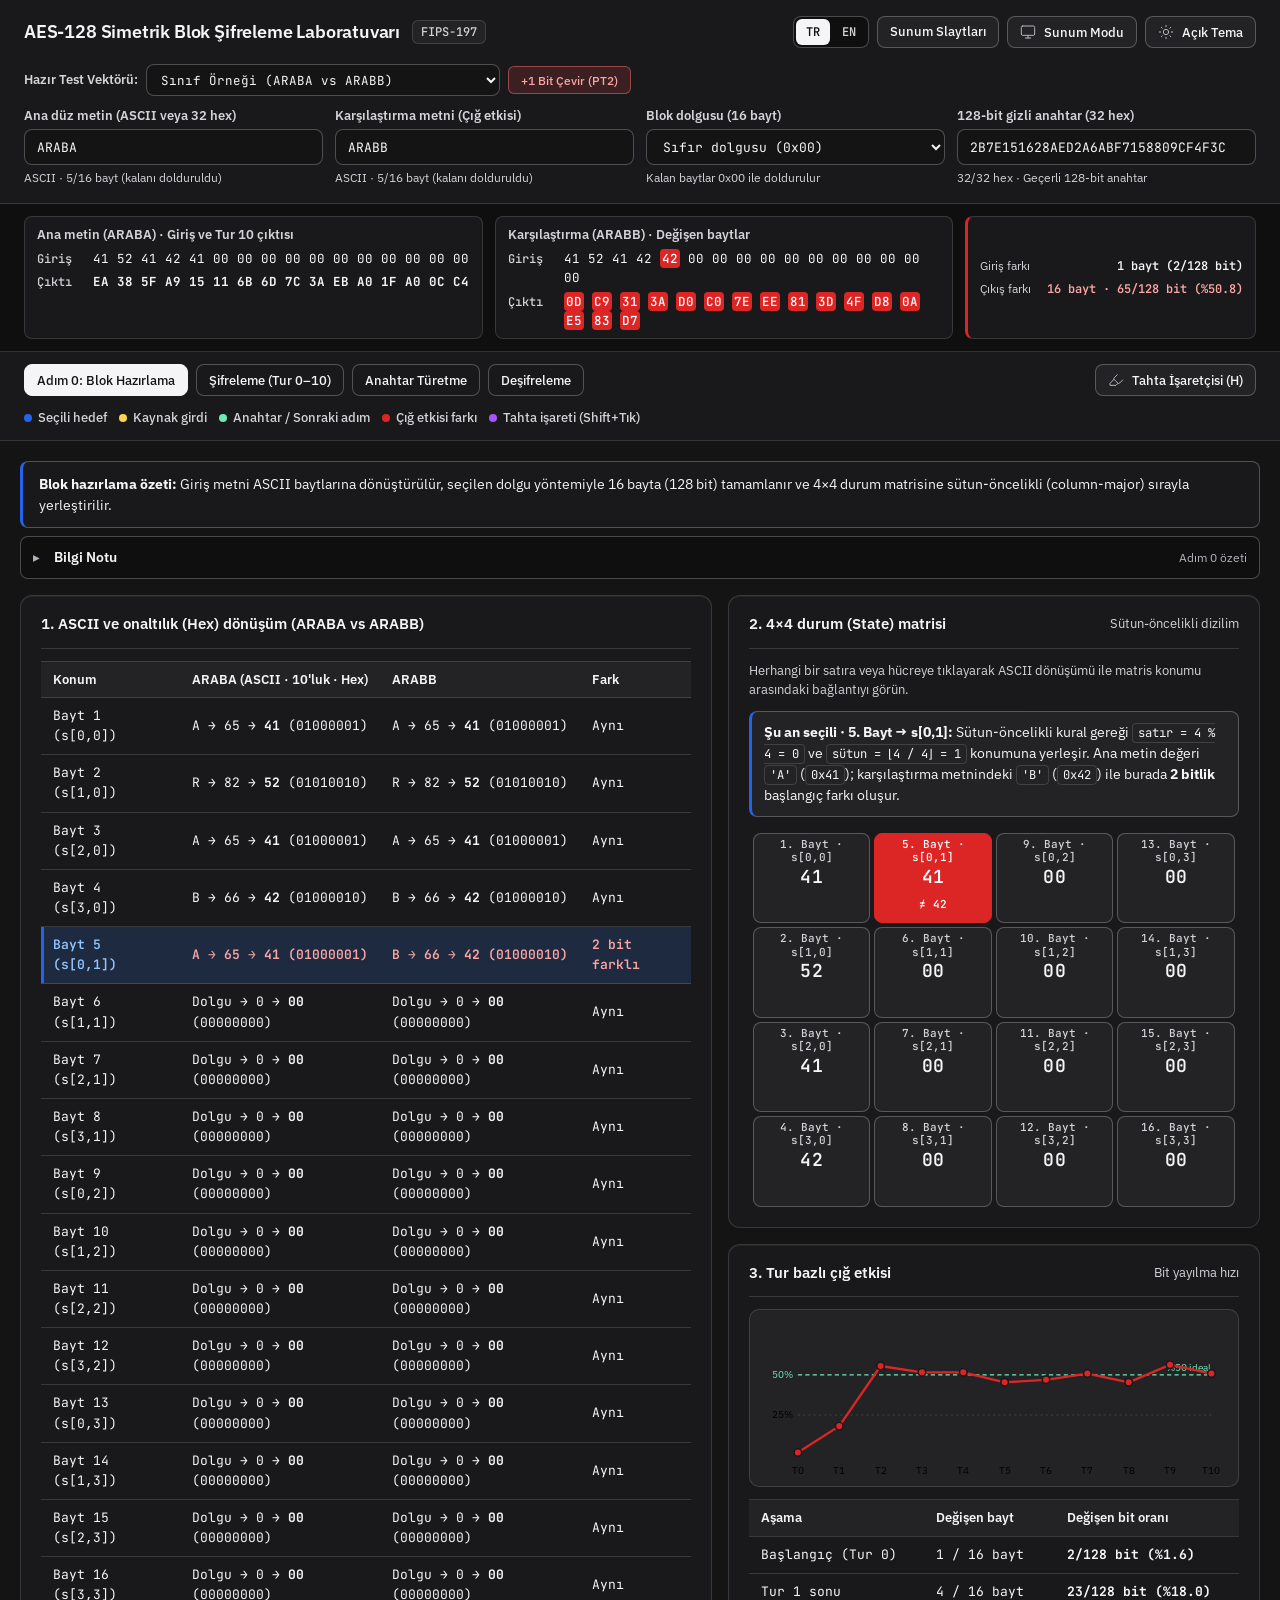
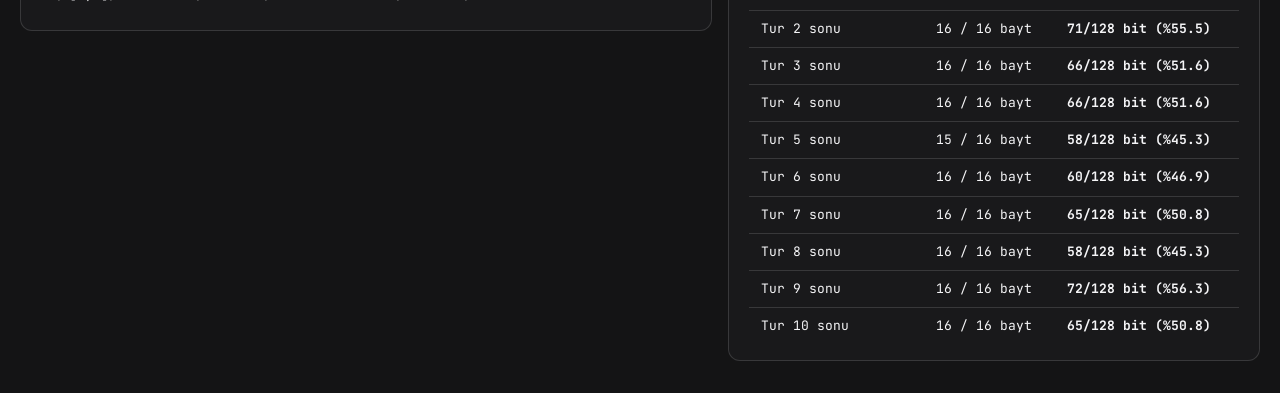
==== commit ebebfec5: "feat(lab): add presets, 1-bit flip, live avalanche SVG, step playback, and code comments" ====
--- a/index.html
+++ b/index.html
@@ -36,6 +36,20 @@
       </div>
     </div>
 
+    <div class="preset-bar">
+      <label class="preset-label" for="preset-select" id="lbl-preset">Hazır Test Vektörü:</label>
+      <select class="field-control preset-select" id="preset-select">
+        <option value="classroom" id="opt-preset-classroom" selected>Sınıf Örneği (ARABA vs ARABB)</option>
+        <option value="fips197" id="opt-preset-fips197">NIST FIPS-197 Appendix B (Resmi Vektör)</option>
+        <option value="zeros" id="opt-preset-zeros">Tümü Sıfır (0x00) + 1-Bit Fark</option>
+        <option value="ascii16" id="opt-preset-ascii16">Tam 16-Bayt ASCII (KRIPTOLOJI_DERSI)</option>
+        <option value="custom" id="opt-preset-custom" hidden>Özel Girdi</option>
+      </select>
+      <button type="button" id="flip-bit-btn" class="compact-btn flip-bit-btn" title="PT1'den yalnızca 1 bit farklı karşılaştırma bloğu üretir">
+        <span id="flip-bit-label">+1 Bit Çevir (PT2)</span>
+      </button>
+    </div>
+
     <div class="control-grid">
       <div class="field">
         <label class="field-label" for="pt1-input" id="lbl-pt1">Ana düz metin (ASCII veya 32 hex)</label>
@@ -88,6 +102,7 @@
         <div class="present-bar" aria-label="Sunum kısayolları">
           <span class="keycap-hint"><kbd>1</kbd>–<kbd>4</kbd> <span id="kh-tabs">Sekme</span></span>
           <span class="keycap-hint"><kbd>←</kbd><kbd>→</kbd> <span id="kh-step">Tur / Kelime</span></span>
+          <span class="keycap-hint"><kbd>↑</kbd><kbd>↓</kbd> <span id="kh-substep">Adım</span></span>
           <span class="keycap-hint"><kbd>P</kbd> <span id="kh-present">Sunum</span></span>
           <span class="keycap-hint"><kbd>H</kbd> <span id="kh-mark">İşaretçi</span></span>
           <span class="keycap-hint"><kbd>N</kbd> <span id="kh-notes">Sunum Notu</span></span>
@@ -112,6 +127,11 @@
         <span id="diff-toggle-text"><strong>ARABB</strong> farklarını matriste işaretle</span>
       </label>
       <div class="round-buttons" id="round-buttons"></div>
+      <div class="step-nav-group" id="step-nav-group">
+        <button type="button" id="step-prev-btn" class="compact-btn">‹ Adım</button>
+        <button type="button" id="step-next-btn" class="compact-btn">Adım ›</button>
+        <button type="button" id="play-btn" class="compact-btn play-btn" aria-pressed="false">▶ Oynat</button>
+      </div>
     </div>
   </nav>
 
--- a/style.css
+++ b/style.css
@@ -1122,6 +1122,65 @@
   color: var(--key-hl);
 }
 
+.preset-bar {
+  display: flex;
+  flex-wrap: wrap;
+  align-items: center;
+  gap: 8px;
+  margin-bottom: 10px;
+}
+
+.preset-label {
+  font-size: 12.5px;
+  font-weight: 600;
+  color: var(--text-secondary);
+}
+
+.preset-select {
+  width: auto;
+  min-width: 240px;
+  height: 32px;
+  font-size: 12.5px;
+  padding: 4px 10px;
+}
+
+.flip-bit-btn {
+  border-color: var(--diff-border);
+  background: var(--diff-bg);
+  color: var(--diff);
+}
+
+.flip-bit-btn:hover {
+  border-color: var(--diff-solid);
+}
+
+.step-nav-group {
+  display: inline-flex;
+  align-items: center;
+  gap: 6px;
+  margin-left: auto;
+}
+
+.play-btn[aria-pressed="true"] {
+  background: var(--accent);
+  border-color: var(--accent);
+  color: var(--ink-on-accent);
+}
+
+.aval-svg-wrap {
+  margin-bottom: 12px;
+  padding: 10px 12px 6px;
+  background: var(--surface-alt);
+  border: 1px solid var(--border);
+  border-radius: 10px;
+}
+
+.aval-svg {
+  display: block;
+  width: 100%;
+  height: auto;
+}
+
 @media (max-width: 1120px) {
   .diff-banner,
   .two-col,
